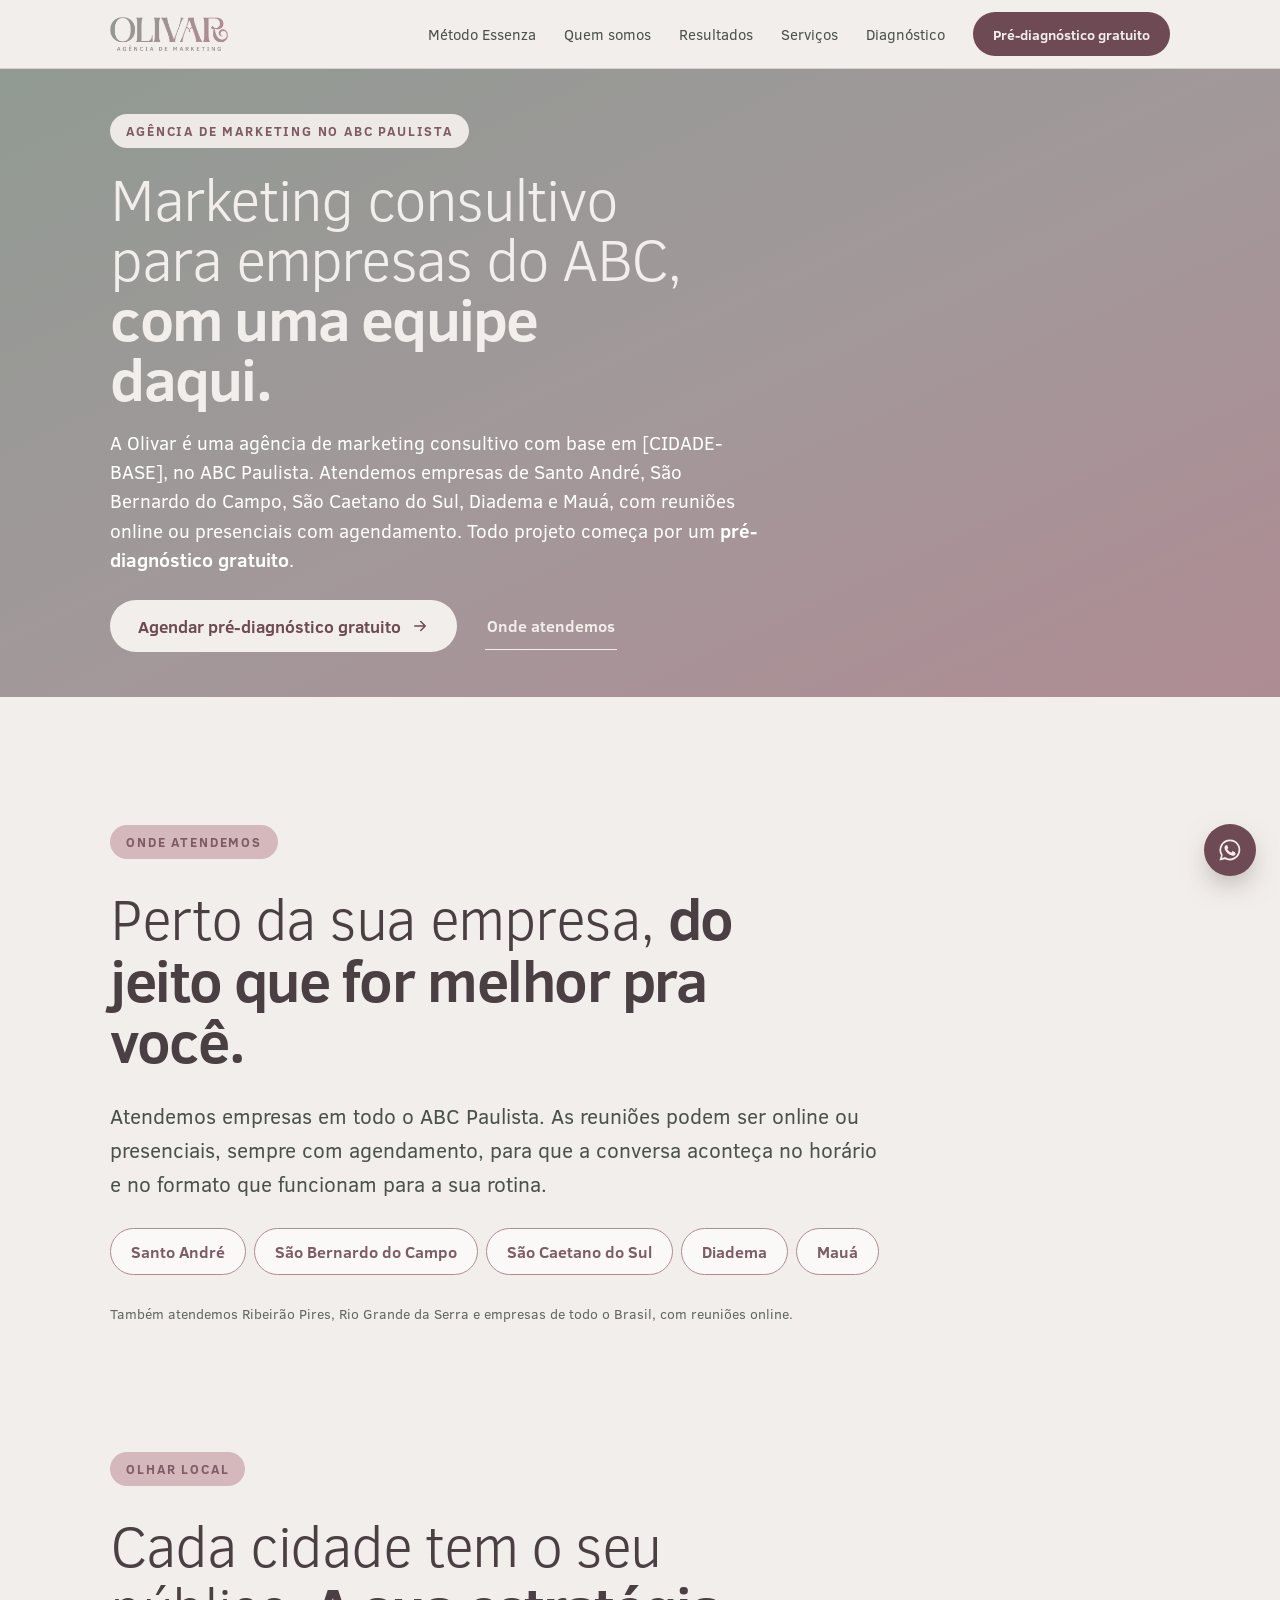
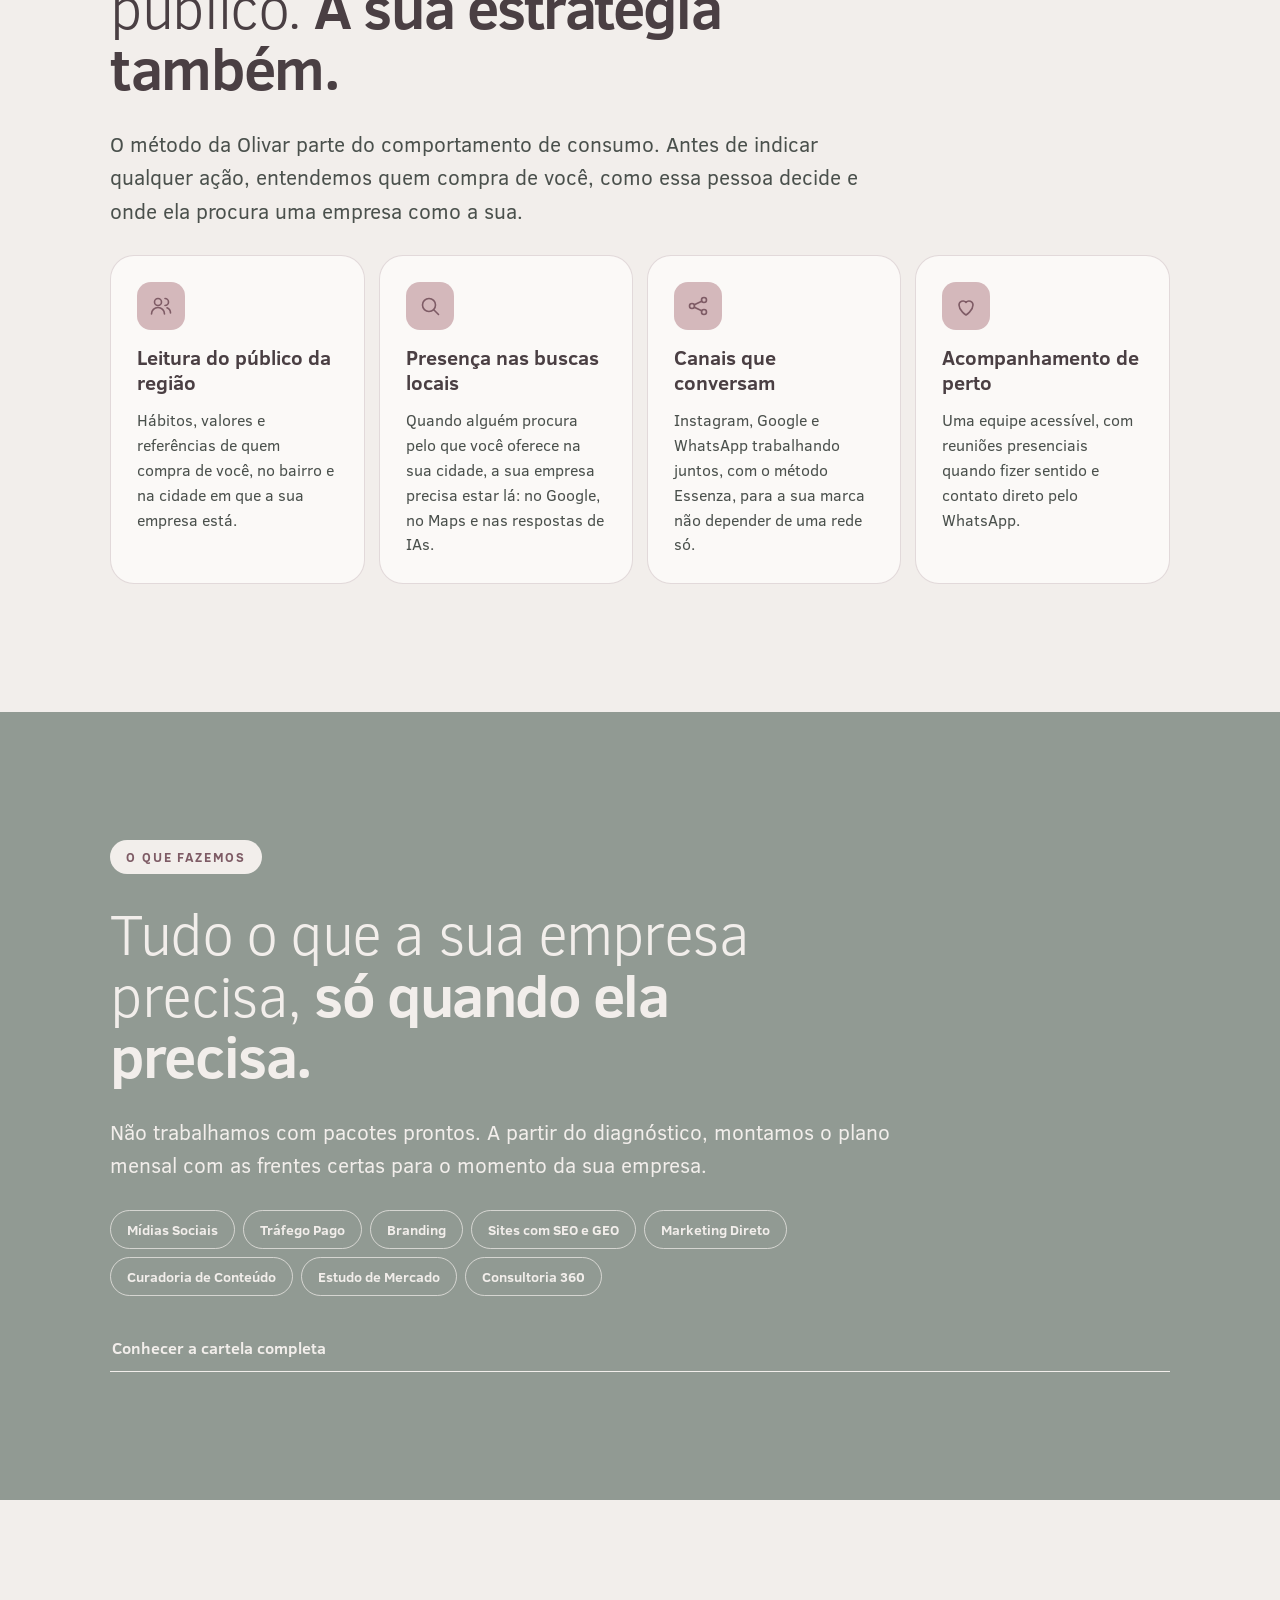
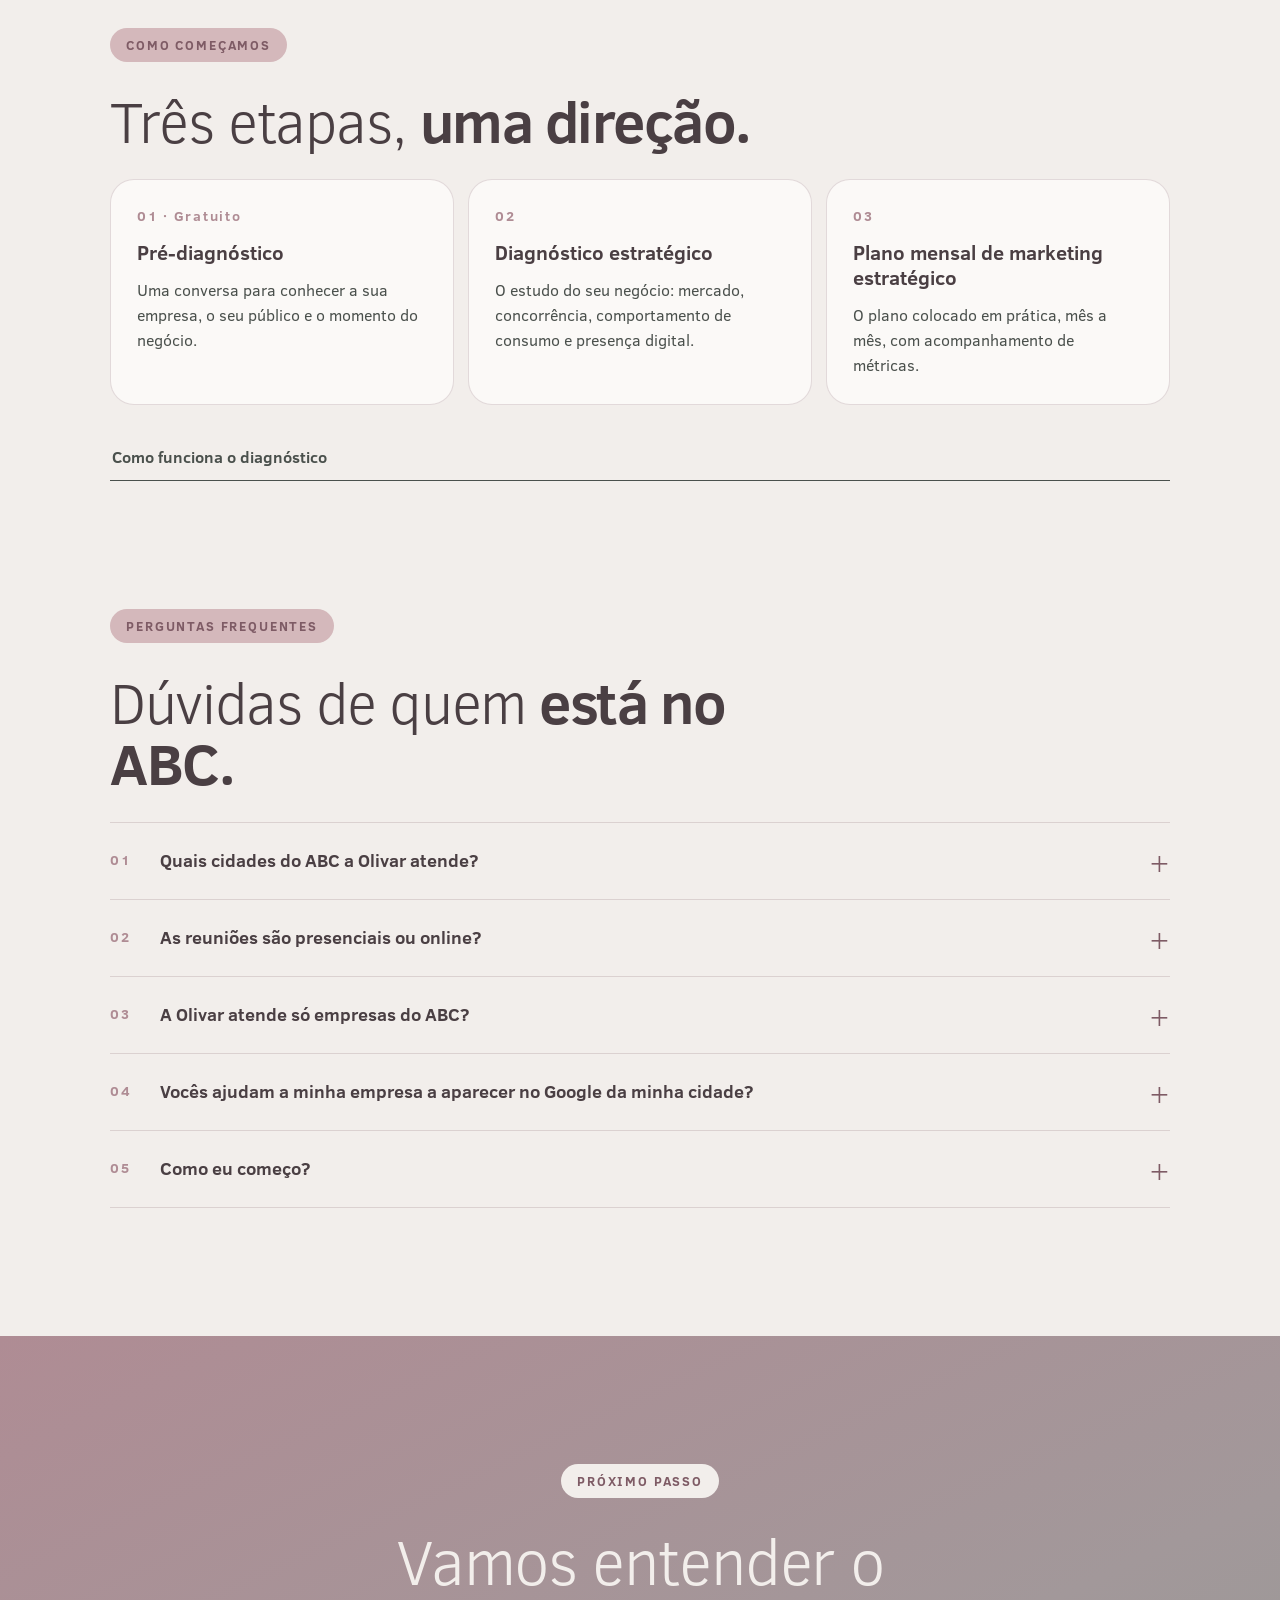
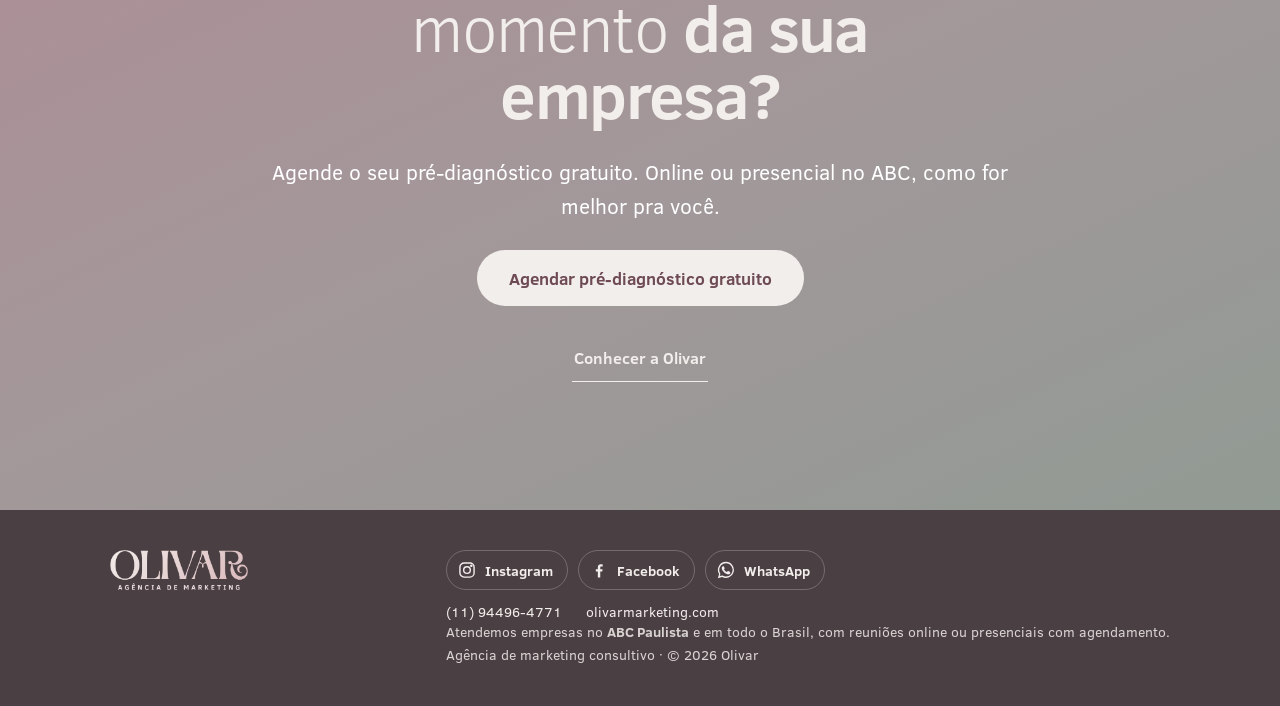
==== agencia-de-marketing-abc.html @ 4661db15 "Página Agência de marketing no ABC Paulista (aguardando cidade-base) Co-Authored-By: Claude Opus 5.5" ====
<!doctype html>
<html lang="pt-BR">
<head>
<meta charset="utf-8">
<meta name="viewport" content="width=device-width, initial-scale=1, viewport-fit=cover">
<title>Agência de marketing no ABC Paulista · Olivar</title>
<meta name="description" content="Agência de marketing consultivo no ABC: Santo André, São Bernardo, São Caetano, Diadema e Mauá. Reuniões online ou presenciais. Pré-diagnóstico gratuito.">
<link rel="canonical" href="https://olivarmarketing.com/agencia-de-marketing-abc.html">
<meta name="robots" content="index, follow, max-image-preview:large">
<link rel="icon" type="image/png" sizes="48x48" href="assets/img/favicon-48.png">
<link rel="apple-touch-icon" href="assets/img/apple-touch-icon.png">
<meta property="og:locale" content="pt_BR">
<meta property="og:site_name" content="Olivar">
<meta property="og:title" content="Agência de marketing no ABC Paulista · Olivar">
<meta property="og:description" content="Marketing consultivo para empresas do ABC, com reuniões online ou presenciais. Tudo começa com um pré-diagnóstico gratuito.">
<meta property="og:type" content="website">
<meta property="og:url" content="https://olivarmarketing.com/agencia-de-marketing-abc.html">
<meta property="og:image" content="https://olivarmarketing.com/assets/img/og-olivar.jpg">
<meta property="og:image:width" content="1200">
<meta property="og:image:height" content="630">
<meta property="og:image:alt" content="Olivar, agência de marketing consultivo: marketing sob medida para crescer com estratégia">
<meta name="twitter:card" content="summary_large_image">
<meta name="theme-color" content="#919A93">
<script type="application/ld+json">
{
 "@context": "https://schema.org",
 "@graph": [
  {
   "@type": "ProfessionalService",
   "@id": "https://olivarmarketing.com/#organizacao",
   "name": "Olivar",
   "alternateName": "Olivar Agência de Marketing",
   "description": "Agência de marketing consultivo. Todo projeto começa por um diagnóstico do negócio, do público e do comportamento de consumo, com o método multicanal Essenza.",
   "slogan": "Marketing sob medida para a sua empresa crescer com estratégia.",
   "url": "https://olivarmarketing.com/",
   "logo": "https://olivarmarketing.com/assets/img/logo-primario.png",
   "image": "https://olivarmarketing.com/assets/img/og-olivar.jpg",
   "telephone": "+55-11-94496-4771",
   "contactPoint": {
    "@type": "ContactPoint",
    "telephone": "+55-11-94496-4771",
    "contactType": "atendimento ao cliente",
    "availableLanguage": "pt-BR",
    "url": "https://wa.me/5511944964771"
   },
   "areaServed": [
    {
     "@type": "Country",
     "name": "Brasil"
    },
    {
     "@type": "AdministrativeArea",
     "name": "ABC Paulista"
    },
    {
     "@type": "City",
     "name": "Santo André",
     "containedInPlace": {
      "@type": "State",
      "name": "São Paulo"
     }
    },
    {
     "@type": "City",
     "name": "São Bernardo do Campo",
     "containedInPlace": {
      "@type": "State",
      "name": "São Paulo"
     }
    },
    {
     "@type": "City",
     "name": "São Caetano do Sul",
     "containedInPlace": {
      "@type": "State",
      "name": "São Paulo"
     }
    },
    {
     "@type": "City",
     "name": "Diadema",
     "containedInPlace": {
      "@type": "State",
      "name": "São Paulo"
     }
    },
    {
     "@type": "City",
     "name": "Mauá",
     "containedInPlace": {
      "@type": "State",
      "name": "São Paulo"
     }
    }
   ],
   "founder": [
    {
     "@type": "Person",
     "name": "Kamila Sarmento",
     "jobTitle": "CEO e estrategista de marketing"
    },
    {
     "@type": "Person",
     "name": "Gabriela Ferreira",
     "jobTitle": "Gestora de marketing e gerente de projetos"
    }
   ],
   "knowsAbout": [
    "marketing consultivo",
    "diagnóstico de marketing",
    "comportamento de consumo",
    "antropologia do consumo",
    "gestão de mídias sociais",
    "tráfego pago",
    "Google Ads",
    "Meta Ads",
    "branding",
    "identidade visual",
    "criação de sites",
    "SEO",
    "GEO",
    "estudo de mercado"
   ],
   "hasOfferCatalog": {
    "@type": "OfferCatalog",
    "name": "Cartela de serviços da Olivar",
    "itemListElement": [
     {
      "@type": "Offer",
      "itemOffered": {
       "@type": "Service",
       "name": "Gestão de Mídias Sociais",
       "description": "Com o Essenza, a sua marca presente em mais de um canal, escolhidos de acordo com o seu nicho, para não depender de uma rede só nem das oscilações de algoritmo."
      }
     },
     {
      "@type": "Offer",
      "itemOffered": {
       "@type": "Service",
       "name": "Tráfego Pago",
       "description": "A sua verba investida respeitando todas as etapas do funil, do primeiro contato à venda. Especialistas em Google e Meta Ads."
      }
     },
     {
      "@type": "Offer",
      "itemOffered": {
       "@type": "Service",
       "name": "Branding & Identidade Visual",
       "description": "Uma identidade pra você ser reconhecido antes de precisar explicar quem é, com branding estruturado e manual de marca detalhado."
      }
     },
     {
      "@type": "Offer",
      "itemOffered": {
       "@type": "Service",
       "name": "Sites",
       "description": "Pensados pra vender e construir autoridade. Com SEO e GEO, você aparece no Google e nas respostas de IAs como ChatGPT, Gemini e Perplexity."
      }
     },
     {
      "@type": "Offer",
      "itemOffered": {
       "@type": "Service",
       "name": "Design para Marketing Direto",
       "description": "Cardápio, flyer, folder, cartão de visita e materiais físicos com a cara da sua marca."
      }
     },
     {
      "@type": "Offer",
      "itemOffered": {
       "@type": "Service",
       "name": "Curadoria de Conteúdo",
       "description": "O planejamento estratégico do mês, com o passo a passo pra você e sua equipe produzirem com intencionalidade."
      }
     },
     {
      "@type": "Offer",
      "itemOffered": {
       "@type": "Service",
       "name": "Estudo de Mercado",
       "description": "Cada mercado é diferente. Estudamos mercado, público, concorrência e posicionamento para que nenhuma ação seja genérica."
      }
     },
     {
      "@type": "Offer",
      "itemOffered": {
       "@type": "Service",
       "name": "Consultoria 360",
       "description": "Para empresas que estão no escuro, com gargalos que travam o crescimento. Analisamos todas as necessidades da sua empresa e entregamos um norte claro em marketing e vendas, com prioridades bem definidas."
      }
     }
    ]
   },
   "sameAs": [
    "https://www.instagram.com/olivarmarketing/"
   ]
  },
  {
   "@type": "WebPage",
   "@id": "https://olivarmarketing.com/agencia-de-marketing-abc.html#pagina",
   "url": "https://olivarmarketing.com/agencia-de-marketing-abc.html",
   "name": "Agência de marketing no ABC Paulista",
   "inLanguage": "pt-BR",
   "isPartOf": {
    "@id": "https://olivarmarketing.com/#site"
   },
   "about": {
    "@id": "https://olivarmarketing.com/#organizacao"
   }
  },
  {
   "@type": "BreadcrumbList",
   "itemListElement": [
    {
     "@type": "ListItem",
     "position": 1,
     "name": "Início",
     "item": "https://olivarmarketing.com/"
    },
    {
     "@type": "ListItem",
     "position": 2,
     "name": "Agência de marketing no ABC Paulista",
     "item": "https://olivarmarketing.com/agencia-de-marketing-abc.html"
    }
   ]
  },
  {
   "@type": "Service",
   "@id": "https://olivarmarketing.com/agencia-de-marketing-abc.html#servico",
   "name": "Marketing consultivo no ABC Paulista",
   "serviceType": "Agência de marketing",
   "provider": {
    "@id": "https://olivarmarketing.com/#organizacao"
   },
   "description": "Marketing consultivo para empresas do ABC Paulista: diagnóstico, mídias sociais, tráfego pago, branding, sites com SEO e GEO, estudo de mercado e consultoria, com reuniões online ou presenciais com agendamento.",
   "areaServed": [
    {
     "@type": "AdministrativeArea",
     "name": "ABC Paulista"
    },
    {
     "@type": "City",
     "name": "Santo André",
     "containedInPlace": {
      "@type": "State",
      "name": "São Paulo"
     }
    },
    {
     "@type": "City",
     "name": "São Bernardo do Campo",
     "containedInPlace": {
      "@type": "State",
      "name": "São Paulo"
     }
    },
    {
     "@type": "City",
     "name": "São Caetano do Sul",
     "containedInPlace": {
      "@type": "State",
      "name": "São Paulo"
     }
    },
    {
     "@type": "City",
     "name": "Diadema",
     "containedInPlace": {
      "@type": "State",
      "name": "São Paulo"
     }
    },
    {
     "@type": "City",
     "name": "Mauá",
     "containedInPlace": {
      "@type": "State",
      "name": "São Paulo"
     }
    },
    {
     "@type": "City",
     "name": "Ribeirão Pires",
     "containedInPlace": {
      "@type": "State",
      "name": "São Paulo"
     }
    },
    {
     "@type": "City",
     "name": "Rio Grande da Serra",
     "containedInPlace": {
      "@type": "State",
      "name": "São Paulo"
     }
    }
   ]
  },
  {
   "@type": "FAQPage",
   "@id": "https://olivarmarketing.com/agencia-de-marketing-abc.html#duvidas",
   "mainEntity": [
    {
     "@type": "Question",
     "name": "Quais cidades do ABC a Olivar atende?",
     "acceptedAnswer": {
      "@type": "Answer",
      "text": "Atendemos empresas de todo o ABC Paulista: Santo André, São Bernardo do Campo, São Caetano do Sul, Diadema, Mauá, Ribeirão Pires e Rio Grande da Serra."
     }
    },
    {
     "@type": "Question",
     "name": "As reuniões são presenciais ou online?",
     "acceptedAnswer": {
      "@type": "Answer",
      "text": "Como for melhor para você. As reuniões podem ser online ou presenciais, sempre com agendamento."
     }
    },
    {
     "@type": "Question",
     "name": "A Olivar atende só empresas do ABC?",
     "acceptedAnswer": {
      "@type": "Answer",
      "text": "Não. A nossa base fica no ABC, mas atendemos empresas de todo o Brasil, com reuniões online."
     }
    },
    {
     "@type": "Question",
     "name": "Vocês ajudam a minha empresa a aparecer no Google da minha cidade?",
     "acceptedAnswer": {
      "@type": "Answer",
      "text": "A sua presença no Google, no Maps e nas respostas de IAs é um dos pontos que analisamos no diagnóstico. Se fizer sentido para o momento da sua empresa, ela entra no plano mensal de marketing estratégico."
     }
    },
    {
     "@type": "Question",
     "name": "Como eu começo?",
     "acceptedAnswer": {
      "@type": "Answer",
      "text": "Pelo pré-diagnóstico gratuito: uma call com a nossa equipe para conhecer a sua empresa. A partir dela, explicamos como o diagnóstico será conduzido para o seu caso."
     }
    }
   ]
  }
 ]
}
</script>
<!--
  COMO EDITAR
  1. Link do pré-diagnóstico (agenda da call): substitua LINK_PRE_DIAGNOSTICO pelo link, em index.html, diagnostico.html e agencia-de-marketing-abc.html.
-->
<style>
@font-face{font-family:"Clear Sans";src:url(assets/fonts/cs-Light.woff) format("woff");font-weight:300;font-display:swap}
@font-face{font-family:"Clear Sans";src:url(assets/fonts/cs-Regular.woff) format("woff");font-weight:400;font-display:swap}
@font-face{font-family:"Clear Sans";src:url(assets/fonts/cs-Bold.woff) format("woff");font-weight:700;font-display:swap}
:root{
  --sage:#919A93;--malva:#AF8C94;--blush:#D4B8BB;--taupe:#A0968D;--off:#F2EEEB;
  --ink:#4A504C;--inkb:#4A3F43;--deep:#7E5B65;--wine:#6E4A55;--line:rgba(126,91,101,.2);
  --card:#FBF9F7;
  --pad:clamp(20px,5.5vw,96px);--sec:clamp(72px,10vw,128px);
}
*{box-sizing:border-box}
html{scroll-behavior:smooth;scroll-padding-top:84px;-webkit-text-size-adjust:100%}
body{margin:0;font-family:"Clear Sans","Segoe UI",Helvetica,Arial,sans-serif;background:var(--off);color:var(--ink);-webkit-font-smoothing:antialiased;overflow-x:hidden}
img{max-width:100%;display:block}
h1,h2,h3,p,ol,ul{margin:0}
ol,ul{padding:0;list-style:none}
a{color:inherit}
:focus-visible{outline:3px solid var(--deep);outline-offset:3px;border-radius:8px}
.wrap{max-width:1200px;margin:0 auto;padding:0 var(--pad)}
section{padding:var(--sec) 0;position:relative}
.stack{display:flex;flex-direction:column;gap:clamp(18px,2.4vw,28px)}
.eyebrow{align-self:flex-start;display:inline-flex;align-items:center;gap:8px;padding:8px 16px;border-radius:999px;font-size:13px;font-weight:700;letter-spacing:.14em;text-transform:uppercase;background:var(--blush);color:var(--deep)}
.h2{font-size:clamp(32px,5vw,58px);line-height:1.06;letter-spacing:-.025em;font-weight:300;color:var(--inkb);max-width:20ch}
.h2 b{font-weight:700}
.lead{font-size:clamp(17px,1.9vw,21px);line-height:1.6;max-width:60ch}
.btn{display:inline-flex;align-items:center;justify-content:center;gap:10px;min-height:56px;padding:16px 32px;border-radius:999px;background:var(--wine);color:var(--off);font-weight:700;font-size:17px;text-decoration:none;transition:background .2s,transform .2s;border:0}
.btn:hover{background:#5c3c46;transform:translateY(-1px)}
.btn svg{width:18px;height:18px}
.btn.light{background:var(--off);color:var(--wine)}
.btn.light:hover{background:#fff}
.ghost{display:inline-flex;align-items:center;gap:8px;min-height:48px;font-weight:700;font-size:16px;text-decoration:none;border-bottom:1.5px solid currentColor;padding:0 2px}
.note{font-size:14px;line-height:1.5;opacity:.85}
.ic{width:48px;height:48px;border-radius:14px;background:var(--blush);color:var(--deep);display:flex;align-items:center;justify-content:center;flex-shrink:0}
.ic svg{width:24px;height:24px;fill:none;stroke:currentColor;stroke-width:1.6;stroke-linecap:round;stroke-linejoin:round}
.num{font-size:14px;font-weight:700;letter-spacing:.12em;color:var(--malva)}

/* barra superior */
.top{position:sticky;top:0;z-index:20;background:rgba(242,238,235,.9);backdrop-filter:blur(12px);-webkit-backdrop-filter:blur(12px);border-bottom:1px solid var(--line);padding-top:env(safe-area-inset-top,0px)}
.top .wrap{display:flex;align-items:center;justify-content:space-between;gap:16px;height:68px}
.top img{height:34px;width:auto}
.top nav{display:flex;align-items:center;gap:28px}
.top nav a.l{text-decoration:none;font-size:15px;color:var(--ink);white-space:nowrap}
.top .btn{white-space:nowrap}
@media (max-width:1079px){.top nav a.l{display:none}}
.top nav a.l:hover{color:var(--deep)}
.top .btn{min-height:44px;padding:10px 20px;font-size:14px}

/* hero */
.hero{background:linear-gradient(155deg,var(--sage) 0%,#A2989A 52%,var(--malva) 100%);color:var(--off);padding:clamp(56px,8vw,104px) 0 clamp(72px,9vw,112px);overflow:hidden}
.hero .grid{display:grid;gap:clamp(48px,6vw,72px);align-items:center}
.hero .eyebrow{background:rgba(242,238,235,.95);color:var(--deep)}
.hero h1{font-size:clamp(40px,6.6vw,78px);line-height:1.02;letter-spacing:-.03em;font-weight:300;max-width:14ch}
.hero h1 b{font-weight:700}
.hero .lead{font-weight:400;color:#fff}
.hero .ctas{display:flex;flex-wrap:wrap;gap:16px 28px;align-items:center;margin-top:6px}
.hero .feats{display:flex;flex-wrap:wrap;gap:8px 20px;font-size:14px;font-weight:700;letter-spacing:.02em}
.hero .feats span{display:inline-flex;align-items:center;gap:8px}
.hero .feats span::before{content:"";width:6px;height:6px;border-radius:50%;background:var(--off)}

/* mockup do diagnóstico */
.mock{position:relative;max-width:520px;width:100%;justify-self:center}
.mwin{background:var(--card);color:var(--ink);border-radius:26px;box-shadow:0 30px 80px -30px rgba(74,63,67,.55);overflow:hidden}
.mbar{display:flex;align-items:center;justify-content:space-between;padding:16px 20px;border-bottom:1px solid var(--line)}
.mbar .dots{display:flex;gap:6px}
.mbar .dots i{width:10px;height:10px;border-radius:50%;background:var(--blush)}
.mbar .dots i:nth-child(2){background:var(--taupe);opacity:.5}
.mbar .dots i:nth-child(3){background:var(--sage)}
.mbar small{font-size:12px;letter-spacing:.12em;text-transform:uppercase;color:#8C8480;font-weight:700}
.mtabs{display:flex;gap:6px;padding:14px 20px 0}
.mtabs span{font-size:13px;padding:6px 12px;border-radius:999px;color:#8C8480;font-weight:700}
.mtabs span.on{background:var(--inkb);color:var(--off)}
.mbody{padding:18px 20px 22px;display:flex;flex-direction:column;gap:12px}
.mhead{font-size:20px;font-weight:700;color:var(--inkb)}
.mhead small{display:block;font-size:14px;font-weight:400;color:#7A716D;margin-top:4px}
.mrow{display:flex;gap:14px;align-items:flex-start;padding:14px;border-radius:16px;background:#fff;border:1px solid var(--line)}
.mrow .ic{width:40px;height:40px;border-radius:12px}
.mrow .ic svg{width:20px;height:20px}
.mrow b{display:block;font-size:15px;color:var(--inkb)}
.mrow p{font-size:14px;line-height:1.45;color:#6F6864;margin-top:2px}
.pill{display:inline-block;margin-top:8px;font-size:11px;font-weight:700;letter-spacing:.08em;text-transform:uppercase;padding:4px 10px;border-radius:999px}
.p1{background:#E7D6D8;color:var(--deep)}
.p2{background:#DDE2DE;color:#55605A}
.p3{background:#E6E0DA;color:#6F6458}
.mplan{border-radius:16px;background:var(--inkb);color:var(--off);padding:16px 18px}
.mplan small{font-size:12px;letter-spacing:.12em;text-transform:uppercase;opacity:.75;font-weight:700}
.mplan ol{margin-top:10px;display:flex;flex-direction:column;gap:8px}
.mplan li{display:flex;justify-content:space-between;gap:12px;font-size:14px}
.mplan li span:last-child{opacity:.7}
.badge{position:absolute;display:flex;align-items:center;gap:10px;background:#fff;color:var(--inkb);border-radius:16px;padding:12px 16px;font-size:14px;font-weight:700;box-shadow:0 18px 40px -18px rgba(74,63,67,.5)}
.badge i{width:10px;height:10px;border-radius:50%;background:var(--sage);flex-shrink:0}
.b1{top:64px;right:-22px}
.b2{bottom:28px;left:-18px}
.b2 i{background:var(--malva)}
.mcap{font-size:12px;text-align:center;margin-top:14px;opacity:.8}

/* faixa de prova */
.proof{padding:28px 0;border-bottom:1px solid var(--line)}
.proof .wrap{display:flex;flex-wrap:wrap;align-items:center;gap:16px 24px}
.avs{display:flex}
.avs > *{width:48px;height:48px;border-radius:50%;border:3px solid var(--off);object-fit:cover}
.avs > * + *{margin-left:-14px}
.avs .mono{background:var(--blush);color:var(--deep);display:flex;align-items:center;justify-content:center;font-weight:700;font-size:18px}
.proof p{font-size:16px;line-height:1.5;flex:1;min-width:220px}
.proof p b{color:var(--inkb)}
.proof a{font-size:15px;font-weight:700;color:var(--deep)}

/* 4 pilares */
.pillars{padding:clamp(48px,6vw,72px) 0}
.pillars ul{display:grid;gap:14px}
.pillars li{display:flex;gap:16px;align-items:flex-start;padding:22px;border-radius:22px;background:var(--card);border:1px solid var(--line)}
.pillars b{display:block;font-size:17px;color:var(--inkb);margin-bottom:4px}
.pillars p{font-size:15px;line-height:1.5}

/* entregas */
.cards{display:grid;gap:14px}
.card{background:var(--card);border:1px solid var(--line);border-radius:24px;padding:26px;display:flex;flex-direction:column;gap:14px}
.card h3{font-size:20px;line-height:1.25;color:var(--inkb)}
.card p{font-size:16px;line-height:1.55}
.midcta{display:flex;flex-wrap:wrap;gap:12px 24px;align-items:center;margin-top:8px}

/* identificação */
.ident{background:var(--blush);color:var(--inkb)}
.ident .eyebrow{background:var(--deep);color:var(--off)}
.ident ol{display:flex;flex-direction:column;border-top:1px solid rgba(126,91,101,.3)}
.ident li{display:grid;grid-template-columns:56px 1fr;gap:12px;padding:26px 0;border-bottom:1px solid rgba(126,91,101,.3)}
.ident .num{color:var(--deep);font-size:16px;padding-top:4px}
.ident h3{font-size:clamp(20px,2.4vw,26px);line-height:1.25;margin-bottom:8px}
.ident p{font-size:17px;line-height:1.6;max-width:62ch}
.ident .close{font-size:clamp(22px,3vw,32px);line-height:1.3;font-weight:300}
.ident .close b{font-weight:700;color:var(--deep)}

/* método */
.method{background:var(--inkb);color:var(--off)}
.method .eyebrow{background:var(--malva);color:var(--off)}
.method .h2{color:var(--off)}
.method .lead{color:#E9E1DF}
.steps{display:grid;gap:14px;counter-reset:s}
.step{border-radius:24px;padding:28px;background:rgba(242,238,235,.06);border:1px solid rgba(242,238,235,.14);display:flex;flex-direction:column;gap:12px}
.step .top2{display:flex;justify-content:space-between;align-items:center}
.step .num{color:var(--blush);font-size:15px}
.step .tg{font-size:12px;letter-spacing:.12em;text-transform:uppercase;color:#C9BFBC;font-weight:700}
.step h3{font-size:22px;line-height:1.2}
.step p{font-size:16px;line-height:1.6;color:#E2D9D7}
.step .ic{background:rgba(212,184,187,.18);color:var(--blush)}
.mnote{font-size:17px;line-height:1.6;max-width:62ch;color:#E9E1DF}
.mnote b{color:var(--blush)}

/* quem somos */
.team .duo{display:grid;gap:18px}
.person{background:var(--card);border:1px solid var(--line);border-radius:28px;overflow:hidden;display:flex;flex-direction:column}
.person .ph,.person img{width:100%;height:auto;aspect-ratio:4/5;object-fit:cover}
.person .ph{background:linear-gradient(160deg,var(--blush),var(--malva));display:flex;align-items:center;justify-content:center;color:var(--off);font-size:96px;font-weight:300;letter-spacing:-.04em}
.person .info{padding:24px 26px 28px;display:flex;flex-direction:column;gap:10px}
.role{align-self:flex-start;font-size:12px;font-weight:700;letter-spacing:.14em;text-transform:uppercase;padding:6px 12px;border-radius:999px;background:var(--sage);color:var(--off)}
.role.m{background:var(--malva)}
.person h3{font-size:26px;line-height:1.15;color:var(--inkb)}
.person .t{font-size:15px;font-weight:700;color:var(--deep)}
.person p{font-size:16px;line-height:1.6}
.quote{font-size:clamp(24px,3.4vw,38px);line-height:1.25;font-weight:300;color:var(--inkb);max-width:24ch;padding-left:22px;border-left:4px solid var(--malva)}
.quote b{font-weight:700}
.stats{display:grid;grid-template-columns:repeat(3,1fr);gap:10px}
.stat{border-radius:20px;background:var(--card);border:1px solid var(--line);padding:18px 14px}
.stat b{display:block;font-size:clamp(26px,4vw,44px);line-height:1;font-weight:300;letter-spacing:-.03em;color:var(--inkb)}
.stat span{display:block;font-size:13px;line-height:1.4;margin-top:8px}

/* comparação */
.cmpsec{background:var(--sage);color:var(--off)}
.cmpsec .eyebrow{background:var(--off);color:var(--deep)}
.cmpsec .h2{color:var(--off)}
.cmp{background:var(--off);color:var(--ink);border-radius:28px;padding:22px 22px 6px}
.cmp .r{display:grid;grid-template-columns:1fr 1fr;gap:16px;padding:16px 0;border-top:1px solid var(--line)}
.cmp .r:first-child{border-top:0;padding-top:4px}
.cmp small{display:block;font-size:11px;letter-spacing:.14em;text-transform:uppercase;color:#8C8480;margin-bottom:4px;font-weight:700}
.cmp .a{color:#7A716D;font-size:16px;line-height:1.4}
.cmp .s{font-weight:700;font-size:16px;line-height:1.4;color:var(--inkb)}
.cmp .s small{color:var(--deep)}
.cmp .hd .a,.cmp .hd .s{font-size:20px}
.cmp .hd .s{color:var(--deep)}

/* cartela */
.svc .card .hdr{display:flex;align-items:center;justify-content:space-between}
.svc .card.last{background:var(--inkb);color:var(--off);border-color:transparent}
.svc .card.last h3{color:var(--off)}
.svc .card.last .ic{background:rgba(212,184,187,.2);color:var(--blush)}
.svc .card.last .num{color:var(--blush)}
.svc .card.last p{color:#E2D9D7}

/* diagnóstico */
.diag{background:linear-gradient(160deg,#EADFDF 0%,var(--off) 100%)}
.dsteps{display:grid;gap:14px}
.dstep{background:#fff;border-radius:24px;padding:26px;border:1px solid var(--line);display:flex;flex-direction:column;gap:10px}
.dstep .dot{width:44px;height:44px;border-radius:50%;background:var(--blush);color:var(--deep);font-weight:700;display:flex;align-items:center;justify-content:center;font-size:15px}
.dstep h3{font-size:20px;color:var(--inkb)}
.dstep p{font-size:16px;line-height:1.55}
.commit{display:flex;gap:16px;align-items:flex-start;padding:22px 24px;border-radius:22px;background:var(--inkb);color:var(--off)}
.commit .ic{background:rgba(212,184,187,.2);color:var(--blush)}
.commit p{font-size:16px;line-height:1.6}
.commit b{color:var(--blush)}


/* track record */
.track{background:linear-gradient(160deg,var(--inkb) 0%,#5E4650 100%);color:var(--off)}
.track .eyebrow{background:var(--malva);color:var(--off)}
.track .h2{color:var(--off)}
.nums{display:grid;grid-template-columns:repeat(3,1fr);gap:12px;border-top:1px solid rgba(242,238,235,.18);border-bottom:1px solid rgba(242,238,235,.18);padding:28px 0}
.nums b{display:block;font-size:clamp(40px,7vw,80px);line-height:1;font-weight:300;letter-spacing:-.04em}
.nums b span{color:var(--blush)}
.nums small{display:block;font-size:clamp(13px,1.6vw,16px);line-height:1.4;margin-top:10px;color:#E2D9D7}
.cases{display:grid;gap:14px}
.case{border-radius:24px;padding:26px;background:rgba(242,238,235,.06);border:1px solid rgba(242,238,235,.14);display:flex;flex-direction:column;gap:12px}
.case .ic{background:rgba(212,184,187,.18);color:var(--blush)}
.case h3{font-size:20px;line-height:1.25}
.case p{font-size:15px;line-height:1.6;color:#E2D9D7}
/* reviews */
.reviews .quotes{display:grid;gap:14px}
.qt{background:#fff;border:1px solid var(--line);border-radius:24px;padding:26px;display:flex;flex-direction:column;gap:18px;justify-content:space-between}
.qt p{font-size:17px;line-height:1.6;color:var(--inkb)}
.qt p::before{content:"\201C";display:block;font-size:56px;line-height:.6;color:var(--blush);margin-bottom:10px;font-weight:700}
.qt .who{display:flex;align-items:center;gap:12px}
.qt .av{width:40px;height:40px;border-radius:50%;background:var(--blush);color:var(--deep);display:flex;align-items:center;justify-content:center;font-weight:700;font-size:15px;flex-shrink:0}
.qt .av.logo{width:52px;height:52px;padding:0}
.qt .av.logo img{display:block;width:80%;height:50%;object-fit:contain;object-position:center}
.qt .who b{display:block;font-size:15px;color:var(--inkb)}
.qt .who span{display:block;font-size:13px;color:#7A716D}
.reviews .src{font-size:14px;line-height:1.5;color:#7A716D}
/* oferta */
.offer{display:grid;border-radius:28px;overflow:hidden;border:1px solid var(--line);background:#fff}
.offer .inc{padding:28px}
.offer .inc h3{font-size:22px;color:var(--inkb);margin-bottom:14px}
.offer .inc li{display:flex;gap:12px;align-items:flex-start;font-size:16px;line-height:1.5;padding:10px 0;border-top:1px solid var(--line)}
.offer .inc li:first-child{border-top:0}
.offer .inc li svg{width:20px;height:20px;flex-shrink:0;margin-top:2px;fill:none;stroke:var(--deep);stroke-width:2;stroke-linecap:round;stroke-linejoin:round}
.offer .price{background:var(--inkb);color:var(--off);padding:28px;display:flex;flex-direction:column;gap:12px;justify-content:center}
.offer .price .tagl{align-self:flex-start;font-size:12px;font-weight:700;letter-spacing:.14em;text-transform:uppercase;padding:6px 12px;border-radius:999px;background:var(--malva)}
.offer .price s{font-size:20px;opacity:.6}
.offer .price .val{font-size:clamp(48px,7vw,72px);line-height:1;font-weight:300;letter-spacing:-.03em}
.offer .price .val small{font-size:.4em;letter-spacing:0;margin-right:6px}
.offer .price p{font-size:15px;line-height:1.55;color:#E2D9D7}
.offer .price p b{color:var(--blush)}
.offer .price .btn{margin-top:6px}
.offer .price .note{opacity:.75}

/* diagnóstico: resumo na home */
.dstep .hd{display:flex;align-items:center;gap:10px}
.dsteps .free{align-self:flex-start;font-size:11px;font-weight:700;letter-spacing:.14em;text-transform:uppercase;padding:5px 10px;border-radius:999px;background:var(--sage);color:var(--off)}
.notquote{display:flex;flex-direction:column;gap:22px;padding:30px;border-radius:26px;background:var(--inkb);color:var(--off)}
.notquote h3{font-size:clamp(22px,2.6vw,30px);line-height:1.2;margin-bottom:10px}
.notquote p{font-size:17px;line-height:1.6;color:#E2D9D7;max-width:60ch}
.notquote p b{color:var(--blush)}
.notquote .acts,.final .acts{display:flex;flex-wrap:wrap;gap:14px 26px;align-items:center}
.notquote .ghost,.final .ghost,.hero .ghost{color:var(--off)}
.midcta .ghost{color:var(--deep)}
/* página do diagnóstico */
.hero.sub{min-height:auto}
.hero.sub h1{max-width:16ch}
.proc{display:grid;gap:16px;counter-reset:p}
.pcard{background:#fff;border:1px solid var(--line);border-radius:28px;padding:30px;display:flex;flex-direction:column;gap:14px}
.pcard .hd{display:flex;align-items:center;gap:14px;flex-wrap:wrap}
.pcard .dot{width:52px;height:52px;border-radius:50%;background:var(--blush);color:var(--deep);font-weight:700;display:flex;align-items:center;justify-content:center;font-size:16px;flex-shrink:0}
.pcard .free{font-size:11px;font-weight:700;letter-spacing:.14em;text-transform:uppercase;padding:5px 10px;border-radius:999px;background:var(--sage);color:var(--off)}
.pcard h3{font-size:clamp(22px,2.4vw,28px);line-height:1.2;color:var(--inkb)}
.pcard>p{font-size:17px;line-height:1.6}
.ticks li{display:flex;gap:12px;align-items:flex-start;font-size:16px;line-height:1.5;padding:9px 0;border-top:1px solid var(--line)}
.ticks li:first-child{border-top:0}
.ticks svg{width:20px;height:20px;flex-shrink:0;margin-top:2px;fill:none;stroke:var(--deep);stroke-width:2;stroke-linecap:round;stroke-linejoin:round}
.pcard .res{margin-top:auto;padding:16px 18px;border-radius:16px;background:var(--off);font-size:15px;line-height:1.55}
.pcard .res b{color:var(--deep)}
.pcard.dark{background:var(--inkb);color:var(--off);border-color:transparent}
.pcard.dark h3{color:var(--off)}
.pcard.dark .dot{background:rgba(212,184,187,.2);color:var(--blush)}
.pcard.dark .ticks li{border-color:rgba(242,238,235,.15)}
.pcard.dark .ticks svg{stroke:var(--blush)}
.pcard.dark .res{background:rgba(242,238,235,.08)}
.pcard.dark .res b{color:var(--blush)}
.pull{font-size:clamp(24px,3.4vw,40px);line-height:1.25;font-weight:300;color:var(--inkb);max-width:26ch;padding-left:22px;border-left:4px solid var(--malva)}
.pull b{font-weight:700}
.ess{display:flex;flex-direction:column;align-items:flex-start;gap:8px;margin-bottom:6px}
.ess img{width:clamp(150px,18vw,220px);height:auto}
.ess span{font-size:11px;font-weight:700;letter-spacing:.18em;text-transform:uppercase;color:var(--blush);padding-left:4px}
.revintro{display:grid;gap:28px;align-items:center;margin-bottom:12px}
.revphoto{margin:0;display:flex;flex-direction:column;max-width:280px}
.revphoto img{width:100%;height:auto;aspect-ratio:760/735;object-fit:cover;border-radius:24px}
.revphoto{position:relative;margin-bottom:64px !important}
.revphoto figcaption{position:absolute;left:-22px;top:calc(100% - 26px);width:max-content;max-width:calc(100% + 34px);display:flex;align-items:flex-start;gap:10px;background:#fff;color:var(--inkb);border-radius:16px;padding:12px 16px;font-size:13px;font-weight:700;line-height:1.4;box-shadow:0 18px 40px -18px rgba(74,63,67,.5)}
.revphoto figcaption small{display:block;font-weight:400;color:#7A716D;margin-top:2px}
.revphoto figcaption i{width:10px;height:10px;border-radius:50%;background:var(--malva);flex-shrink:0;margin-top:4px}
@media (max-width:899px){.revphoto figcaption{left:-10px}}
@media (min-width:900px){.revintro{grid-template-columns:1.1fr .9fr;gap:64px}.revphoto{max-width:320px;justify-self:end}}
footer .social{display:flex;flex-wrap:wrap;gap:10px;margin-bottom:12px}
footer .social a{display:inline-flex;align-items:center;gap:8px;min-height:40px;padding:8px 14px 8px 10px;border-radius:999px;border:1px solid rgba(242,238,235,.25);font-size:14px;transition:background .2s}
footer .social a:hover{background:rgba(242,238,235,.1)}
footer .social svg{width:20px;height:20px}
.wafab{position:fixed;right:18px;bottom:calc(18px + env(safe-area-inset-bottom,0px));z-index:40;width:52px;height:52px;border-radius:50%;background:var(--wine);color:var(--off);display:flex;align-items:center;justify-content:center;box-shadow:0 12px 30px -10px rgba(74,63,67,.6);transition:transform .2s,bottom .3s}
.wafab:hover{transform:scale(1.06)}
.wafab svg{width:26px;height:26px}
body.sticky-on .wafab{bottom:calc(92px + env(safe-area-inset-bottom,0px))}
@media (min-width:760px){.wafab{right:24px;bottom:24px}body.sticky-on .wafab{bottom:24px}}
/* faq */
.faq details{border-top:1px solid var(--line);padding:6px 0}
.faq details:last-child{border-bottom:1px solid var(--line)}
.faq summary{list-style:none;cursor:pointer;display:grid;grid-template-columns:40px 1fr 28px;gap:10px;align-items:center;min-height:64px;font-size:18px;font-weight:700;line-height:1.35;color:var(--inkb)}
.faq summary::-webkit-details-marker{display:none}
.faq summary .num{font-size:14px}
.faq summary::after{content:"+";font-weight:300;font-size:30px;color:var(--deep);text-align:right;transition:transform .2s}
.faq details[open] summary::after{transform:rotate(45deg)}
.faq details p{font-size:16px;line-height:1.65;padding:0 0 18px 50px;max-width:66ch}

/* final */
.final{background:linear-gradient(155deg,var(--malva) 0%,#A2989A 55%,var(--sage) 100%);color:var(--off);text-align:center;overflow:hidden}
.final .stack{align-items:center}
.final .eyebrow{align-self:center;background:var(--off);color:var(--deep)}
.final h2{font-size:clamp(34px,5.6vw,64px);line-height:1.05;letter-spacing:-.025em;font-weight:300;max-width:18ch}
.final h2 b{font-weight:700}
.final .lead{color:#fff}
.chips{display:flex;flex-wrap:wrap;justify-content:center;gap:8px;max-width:820px}
.chips span{padding:9px 16px;border-radius:999px;border:1.5px solid rgba(242,238,235,.7);font-size:14px;font-weight:700}
footer{background:var(--inkb);color:var(--off);padding:40px 0 calc(40px + 88px)}
footer .wrap{display:flex;flex-direction:column;gap:18px}
footer img{height:40px;width:auto;align-self:flex-start}
footer p{font-size:14px;line-height:1.6;opacity:.85}
footer a{text-decoration:none;font-weight:700}
footer .links{display:flex;flex-wrap:wrap;gap:8px 24px;font-size:14px}

/* cta fixo no celular */
.sticky{position:fixed;left:0;right:0;bottom:0;z-index:30;padding:12px 16px calc(12px + env(safe-area-inset-bottom,0px));background:rgba(242,238,235,.94);backdrop-filter:blur(12px);-webkit-backdrop-filter:blur(12px);border-top:1px solid var(--line);transform:translateY(110%);transition:transform .3s}
.sticky.show{transform:none}
.sticky .btn{width:100%}

@media (max-width:759px){
  .top nav a.l{display:none}
  .top img{height:28px}
  .top .btn{padding:10px 16px;font-size:13px;min-height:40px}
  .hero .btn,.final .btn,.midcta .btn,.offer .btn,.notquote .btn{width:100%}
  .b1{right:-6px;top:58px}
  .b2{left:-6px;bottom:22px}
  .mtabs span{font-size:12px;padding:6px 10px}
}
@media (min-width:760px){
  .pillars ul{grid-template-columns:repeat(2,1fr)}
  .cards{grid-template-columns:repeat(2,1fr)}
  .steps{grid-template-columns:repeat(2,1fr)}
  .team .duo{grid-template-columns:1fr 1fr}
  .dsteps{grid-template-columns:repeat(2,1fr)}
  .cases{grid-template-columns:repeat(2,1fr)}
  .reviews .quotes{grid-template-columns:repeat(2,1fr)}
  .sticky{display:none}
  footer{padding-bottom:40px}
  footer .wrap{flex-direction:row;align-items:center;justify-content:space-between}
  .cmp{padding:32px 36px 10px}
  .cmp .a,.cmp .s{font-size:18px}
}
@media (min-width:1080px){
  .hero .grid{grid-template-columns:1.08fr .92fr}
  .pillars ul{grid-template-columns:repeat(4,1fr)}
  .pillars li{flex-direction:column}
  .cards{grid-template-columns:repeat(3,1fr)}
  .steps{grid-template-columns:repeat(4,1fr)}
  .team .split{display:grid;grid-template-columns:.9fr 1.1fr;gap:64px;align-items:start}
  .team .side{position:sticky;top:100px}
  .cmpsec .split{display:grid;grid-template-columns:.85fr 1.15fr;gap:64px;align-items:center}
  .svc .card.last{grid-column:span 2}
  .dsteps{grid-template-columns:repeat(4,1fr)}
  .dsteps.three{grid-template-columns:repeat(3,1fr)}
  .proc{grid-template-columns:repeat(3,1fr)}
  .notquote{flex-direction:row;align-items:center;justify-content:space-between;padding:40px}
  .notquote .acts{flex-direction:column;align-items:flex-start;flex-shrink:0}
  .cases{grid-template-columns:repeat(3,1fr)}
  .reviews .quotes{grid-template-columns:repeat(3,1fr)}
  .offer{grid-template-columns:1.2fr .8fr}
  .offer .inc,.offer .price{padding:40px}
}
/* hero inteira na tela no desktop (não afeta mobile/tablet) */
@media (min-width:1080px){
  .hero{min-height:min(calc(100vh - 68px),920px);min-height:min(calc(100svh - 68px),920px);display:flex;align-items:center;padding:clamp(28px,5vh,64px) 0}
  .hero .wrap{width:100%}
  .hero .grid{gap:56px}
  .hero .stack{gap:clamp(14px,2.2vh,24px)}
  .hero h1{font-size:clamp(40px,min(4.6vw,7.4vh),70px);max-width:15ch}
  .hero .lead{font-size:clamp(16px,2.1vh,19px);line-height:1.55;max-width:54ch}
  .hero .btn{min-height:52px;padding:14px 28px}
  .mock{max-width:440px}
  .mbar{padding:12px 18px}
  .mtabs{padding:10px 18px 0}
  .mbody{padding:12px 18px 16px;gap:clamp(6px,1vh,10px)}
  .mhead{font-size:18px}
  .mhead small{font-size:13px;margin-top:2px}
  .mrow{padding:10px 12px;gap:12px}
  .mrow .ic{width:34px;height:34px;border-radius:10px}
  .mrow .ic svg{width:18px;height:18px}
  .mrow b{font-size:14px}
  .mrow p{font-size:13px;line-height:1.4}
  .pill{margin-top:5px;font-size:10px;padding:3px 9px}
  .mplan{padding:12px 16px}
  .mplan ol{margin-top:8px;gap:5px}
  .mplan li{font-size:13px}
  .b1{top:52px;right:-26px}
  .b2{bottom:-14px;left:-26px}
  .mcap{margin-top:10px}
}
@media (min-width:1080px) and (max-height:760px){
  .mrow p{display:none}
  .hero .feats{display:none}
}
@media (max-width:1079px){.team .split,.cmpsec .split{display:flex;flex-direction:column;gap:40px}}
@media (prefers-reduced-motion:reduce){html{scroll-behavior:auto}.sticky,.btn,.faq summary::after{transition:none}}
/* página ABC */
.chips.cities,.chips.svcchips{justify-content:flex-start}
.chips.cities span{border-color:var(--malva);color:var(--deep);background:var(--card);font-size:16px;padding:12px 20px}
@media (min-width:900px){.cards.four{grid-template-columns:repeat(2,1fr)}}
@media (min-width:1180px){.cards.four{grid-template-columns:repeat(4,1fr)}}
@media (min-width:900px){.cards.three{grid-template-columns:repeat(3,1fr)}}
</style>
</head>
<body>

<svg width="0" height="0" style="position:absolute" aria-hidden="true">
  <symbol id="i-search" viewBox="0 0 24 24"><circle cx="11" cy="11" r="6.5"/><path d="M16 16l4.5 4.5"/></symbol>
  <symbol id="i-tune" viewBox="0 0 24 24"><path d="M4 7h10M18 7h2M4 17h4M12 17h8"/><circle cx="16" cy="7" r="2"/><circle cx="10" cy="17" r="2"/></symbol>
  <symbol id="i-leaf" viewBox="0 0 24 24"><path d="M5 19c0-8 6-14 14-14 0 8-6 14-14 14z"/><path d="M5 19l8-8"/></symbol>
  <symbol id="i-globe" viewBox="0 0 24 24"><circle cx="12" cy="12" r="9"/><path d="M3 12h18M12 3c3 3.5 3 14.5 0 18M12 3c-3 3.5-3 14.5 0 18"/></symbol>
  <symbol id="i-target" viewBox="0 0 24 24"><circle cx="12" cy="12" r="9"/><circle cx="12" cy="12" r="5"/><circle cx="12" cy="12" r="1"/></symbol>
  <symbol id="i-users" viewBox="0 0 24 24"><circle cx="9" cy="8" r="3.5"/><path d="M2.5 20c0-3.6 2.9-6.5 6.5-6.5s6.5 2.9 6.5 6.5"/><path d="M16 4.5a3.5 3.5 0 010 7M18 13.8c2.1.8 3.5 2.9 3.5 5.2"/></symbol>
  <symbol id="i-list" viewBox="0 0 24 24"><path d="M9 6h11M9 12h11M9 18h11"/><path d="M4 6h.01M4 12h.01M4 18h.01" stroke-width="2.6"/></symbol>
  <symbol id="i-nodes" viewBox="0 0 24 24"><circle cx="6" cy="12" r="2.5"/><circle cx="18" cy="6" r="2.5"/><circle cx="18" cy="18" r="2.5"/><path d="M8.3 10.8l7.4-3.6M8.3 13.2l7.4 3.6"/></symbol>
  <symbol id="i-chart" viewBox="0 0 24 24"><path d="M3 20h18"/><path d="M6 16v-4M11 16V8M16 16v-6M20 5l-5 4-4-3-5 4"/></symbol>
  <symbol id="i-compass" viewBox="0 0 24 24"><circle cx="12" cy="12" r="9"/><path d="M15.5 8.5l-2 5-5 2 2-5z"/></symbol>
  <symbol id="i-ear" viewBox="0 0 24 24"><path d="M4 12a8 8 0 0116 0c0 4.4-3.6 8-8 8H4v-8z"/><path d="M8.5 11h7M8.5 14.5h4.5"/></symbol>
  <symbol id="i-mega" viewBox="0 0 24 24"><path d="M3 10v4h4l7 4V6L7 10H3z"/><path d="M18 9a4 4 0 010 6"/></symbol>
  <symbol id="i-pen" viewBox="0 0 24 24"><path d="M4 20l4-1 11-11-3-3L5 16l-1 4z"/><path d="M14 7l3 3"/></symbol>
  <symbol id="i-screen" viewBox="0 0 24 24"><rect x="3" y="4" width="18" height="12" rx="2"/><path d="M8 20h8M12 16v4"/></symbol>
  <symbol id="i-file" viewBox="0 0 24 24"><path d="M6 3h9l4 4v14H6z"/><path d="M14 3v5h5M9 13h7M9 17h5"/></symbol>
  <symbol id="i-cal" viewBox="0 0 24 24"><rect x="3" y="5" width="18" height="16" rx="2"/><path d="M3 10h18M8 3v4M16 3v4"/></symbol>
  <symbol id="i-orbit" viewBox="0 0 24 24"><path d="M20 12a8 8 0 11-2.3-5.7"/><path d="M20 4v4h-4"/><circle cx="12" cy="12" r="2"/></symbol>
  <symbol id="i-map" viewBox="0 0 24 24"><path d="M3 6l6-3 6 3 6-3v15l-6 3-6-3-6 3z"/><path d="M9 3v15M15 6v15"/></symbol>
  <symbol id="i-hand" viewBox="0 0 24 24"><path d="M12 21s-7-4.4-7-10a4 4 0 017-2.6A4 4 0 0119 11c0 5.6-7 10-7 10z"/></symbol>
  <symbol id="i-check" viewBox="0 0 24 24"><path d="M5 12.5l4.5 4.5L19 7.5"/></symbol>
  <symbol id="i-store" viewBox="0 0 24 24"><path d="M4 10v10h16V10M3 10l2-6h14l2 6H3zM9 20v-6h6v6"/></symbol>
  <symbol id="i-star" viewBox="0 0 24 24"><path d="M12 3l2.7 5.6 6.1.9-4.4 4.3 1 6.1L12 17l-5.4 2.9 1-6.1-4.4-4.3 6.1-.9z"/></symbol>
  <symbol id="i-rocket" viewBox="0 0 24 24"><path d="M5 15c-1.5 1.5-2 4-2 6 2 0 4.5-.5 6-2M9 15l-3-3c1.5-4 5-9 12-9 0 7-5 10.5-9 12z"/><circle cx="14.5" cy="9.5" r="1.5"/></symbol>
  <symbol id="i-arrow" viewBox="0 0 24 24"><path d="M5 12h14M13 6l6 6-6 6"/></symbol>
</svg>

<header class="top">
  <div class="wrap">
    <a href="index.html" aria-label="Olivar, página inicial"><img src="assets/img/logo-primario.png" alt="Olivar Agência de Marketing" width="900" height="261"></a>
    <nav aria-label="Principal">
      <a class="l" href="index.html#metodo">Método Essenza</a>
      <a class="l" href="index.html#quem-somos">Quem somos</a>
      <a class="l" href="index.html#resultados">Resultados</a>
      <a class="l" href="index.html#servicos">Serviços</a>
      <a class="l" href="diagnostico.html">Diagnóstico</a>
      <a class="btn" href="LINK_PRE_DIAGNOSTICO">Pré-diagnóstico gratuito</a>
    </nav>
  </div>
</header>

<main>
<!-- HERO -->
<section class="hero sub" id="inicio">
  <div class="wrap stack">
    <span class="eyebrow">Agência de marketing no ABC Paulista</span>
    <h1>Marketing consultivo para empresas do ABC, <b>com uma equipe daqui.</b></h1>
    <p class="lead">A Olivar é uma agência de marketing consultivo com base em [CIDADE-BASE], no ABC Paulista. Atendemos empresas de Santo André, São Bernardo do Campo, São Caetano do Sul, Diadema e Mauá, com reuniões online ou presenciais com agendamento. Todo projeto começa por um <b>pré-diagnóstico gratuito</b>.</p>
    <div class="ctas">
      <a class="btn light" href="LINK_PRE_DIAGNOSTICO">Agendar pré-diagnóstico gratuito <svg viewBox="0 0 24 24" fill="none" stroke="currentColor" stroke-width="2" stroke-linecap="round" stroke-linejoin="round" aria-hidden="true"><path d="M5 12h14M13 6l6 6-6 6"/></svg></a>
      <a class="ghost" href="#onde-atendemos">Onde atendemos</a>
    </div>
  </div>
</section>

<!-- ONDE ATENDEMOS -->
<section id="onde-atendemos">
  <div class="wrap stack">
    <span class="eyebrow">Onde atendemos</span>
    <h2 class="h2">Perto da sua empresa, <b>do jeito que for melhor pra você.</b></h2>
    <p class="lead">Atendemos empresas em todo o ABC Paulista. As reuniões podem ser online ou presenciais, sempre com agendamento, para que a conversa aconteça no horário e no formato que funcionam para a sua rotina.</p>
    <div class="chips cities" aria-label="Cidades atendidas no ABC Paulista"><span>Santo André</span><span>São Bernardo do Campo</span><span>São Caetano do Sul</span><span>Diadema</span><span>Mauá</span></div>
    <p class="note">Também atendemos Ribeirão Pires, Rio Grande da Serra e empresas de todo o Brasil, com reuniões online.</p>
  </div>
</section>

<!-- OLHAR LOCAL -->
<section style="padding-top:0">
  <div class="wrap stack">
    <span class="eyebrow">Olhar local</span>
    <h2 class="h2">Cada cidade tem o seu público. <b>A sua estratégia também.</b></h2>
    <p class="lead">O método da Olivar parte do comportamento de consumo. Antes de indicar qualquer ação, entendemos quem compra de você, como essa pessoa decide e onde ela procura uma empresa como a sua.</p>
    <div class="cards four">
      <div class="card"><div class="ic"><svg><use href="#i-users"/></svg></div><h3>Leitura do público da região</h3><p>Hábitos, valores e referências de quem compra de você, no bairro e na cidade em que a sua empresa está.</p></div>
      <div class="card"><div class="ic"><svg><use href="#i-search"/></svg></div><h3>Presença nas buscas locais</h3><p>Quando alguém procura pelo que você oferece na sua cidade, a sua empresa precisa estar lá: no Google, no Maps e nas respostas de IAs.</p></div>
      <div class="card"><div class="ic"><svg><use href="#i-nodes"/></svg></div><h3>Canais que conversam</h3><p>Instagram, Google e WhatsApp trabalhando juntos, com o método Essenza, para a sua marca não depender de uma rede só.</p></div>
      <div class="card"><div class="ic"><svg><use href="#i-hand"/></svg></div><h3>Acompanhamento de perto</h3><p>Uma equipe acessível, com reuniões presenciais quando fizer sentido e contato direto pelo WhatsApp.</p></div>
    </div>
  </div>
</section>

<!-- SERVIÇOS -->
<section class="cmpsec">
  <div class="wrap stack">
    <span class="eyebrow">O que fazemos</span>
    <h2 class="h2">Tudo o que a sua empresa precisa, <b>só quando ela precisa.</b></h2>
    <p class="lead">Não trabalhamos com pacotes prontos. A partir do diagnóstico, montamos o plano mensal com as frentes certas para o momento da sua empresa.</p>
    <div class="chips svcchips" aria-label="Frentes da cartela"><span>Mídias Sociais</span><span>Tráfego Pago</span><span>Branding</span><span>Sites com SEO e GEO</span><span>Marketing Direto</span><span>Curadoria de Conteúdo</span><span>Estudo de Mercado</span><span>Consultoria 360</span></div>
    <a class="ghost" href="index.html#servicos">Conhecer a cartela completa</a>
  </div>
</section>

<!-- COMO COMEÇAMOS -->
<section id="etapas">
  <div class="wrap stack">
    <span class="eyebrow">Como começamos</span>
    <h2 class="h2">Três etapas, <b>uma direção.</b></h2>
    <div class="cards three">
      <div class="card"><span class="num">01 · Gratuito</span><h3>Pré-diagnóstico</h3><p>Uma conversa para conhecer a sua empresa, o seu público e o momento do negócio.</p></div>
      <div class="card"><span class="num">02</span><h3>Diagnóstico estratégico</h3><p>O estudo do seu negócio: mercado, concorrência, comportamento de consumo e presença digital.</p></div>
      <div class="card"><span class="num">03</span><h3>Plano mensal de marketing estratégico</h3><p>O plano colocado em prática, mês a mês, com acompanhamento de métricas.</p></div>
    </div>
    <a class="ghost" href="diagnostico.html">Como funciona o diagnóstico</a>
  </div>
</section>

<!-- FAQ -->
<section class="faq" id="duvidas" style="padding-top:0">
  <div class="wrap stack">
    <span class="eyebrow">Perguntas frequentes</span>
    <h2 class="h2">Dúvidas de quem <b>está no ABC.</b></h2>
    <div><details><summary><span class="num">01</span>Quais cidades do ABC a Olivar atende?</summary><p>Atendemos empresas de todo o ABC Paulista: Santo André, São Bernardo do Campo, São Caetano do Sul, Diadema, Mauá, Ribeirão Pires e Rio Grande da Serra.</p></details><details><summary><span class="num">02</span>As reuniões são presenciais ou online?</summary><p>Como for melhor para você. As reuniões podem ser online ou presenciais, sempre com agendamento.</p></details><details><summary><span class="num">03</span>A Olivar atende só empresas do ABC?</summary><p>Não. A nossa base fica no ABC, mas atendemos empresas de todo o Brasil, com reuniões online.</p></details><details><summary><span class="num">04</span>Vocês ajudam a minha empresa a aparecer no Google da minha cidade?</summary><p>A sua presença no Google, no Maps e nas respostas de IAs é um dos pontos que analisamos no diagnóstico. Se fizer sentido para o momento da sua empresa, ela entra no plano mensal de marketing estratégico.</p></details><details><summary><span class="num">05</span>Como eu começo?</summary><p>Pelo pré-diagnóstico gratuito: uma call com a nossa equipe para conhecer a sua empresa. A partir dela, explicamos como o diagnóstico será conduzido para o seu caso.</p></details></div>
  </div>
</section>

<!-- FINAL -->
<section class="final" id="diagnostico">
  <div class="wrap stack">
    <span class="eyebrow">Próximo passo</span>
    <h2>Vamos entender o momento <b>da sua empresa?</b></h2>
    <p class="lead">Agende o seu pré-diagnóstico gratuito. Online ou presencial no ABC, como for melhor pra você.</p>
    <a class="btn light" href="LINK_PRE_DIAGNOSTICO">Agendar pré-diagnóstico gratuito</a>
    <a class="ghost" href="index.html">Conhecer a Olivar</a>
  </div>
</section>
</main>


<footer>
  <div class="wrap">
    <img src="assets/img/logo-secundario.png" alt="Olivar Agência de Marketing" width="900" height="261">
    <div>
      <div class="social" aria-label="Redes sociais da Olivar">
        <a href="https://www.instagram.com/olivarmarketing/" target="_blank" rel="noopener" aria-label="Instagram"><svg viewBox="0 0 24 24" fill="none" stroke="currentColor" stroke-width="1.7" stroke-linecap="round" stroke-linejoin="round" aria-hidden="true"><rect x="3.5" y="3.5" width="17" height="17" rx="5"/><circle cx="12" cy="12" r="4"/><circle cx="17.2" cy="6.8" r=".7" fill="currentColor"/></svg><span>Instagram</span></a>
        <a href="LINK_FACEBOOK" target="_blank" rel="noopener" aria-label="Facebook"><svg viewBox="0 0 24 24" fill="currentColor" aria-hidden="true"><path d="M13.5 21v-7.2h2.4l.4-2.8h-2.8V9.2c0-.8.2-1.4 1.4-1.4h1.5V5.3c-.3 0-1.1-.1-2.2-.1-2.2 0-3.6 1.3-3.6 3.8V11H8.2v2.8h2.4V21h2.9z"/></svg><span>Facebook</span></a>
        <a href="https://wa.me/5511944964771?text=Ol%C3%A1%2C%20vim%20pelo%20site%20da%20Olivar" target="_blank" rel="noopener" aria-label="WhatsApp"><svg viewBox="0 0 24 24" fill="currentColor" aria-hidden="true"><path d="M12 2.2a9.7 9.7 0 0 0-8.3 14.7L2.3 21.8l5-1.3A9.7 9.7 0 1 0 12 2.2zm0 17.7c-1.5 0-3-.4-4.2-1.2l-.3-.2-3 .8.8-2.9-.2-.3A8 8 0 1 1 12 19.9zm4.4-6c-.2-.1-1.4-.7-1.7-.8-.2-.1-.4-.1-.5.1l-.8 1c-.1.2-.3.2-.5.1a6.6 6.6 0 0 1-3.3-2.9c-.2-.4.3-.4.7-1.3.1-.2 0-.3 0-.4l-.8-1.8c-.2-.5-.4-.4-.5-.4h-.5a.9.9 0 0 0-.7.3c-.2.3-.9.9-.9 2.2s.9 2.5 1 2.7c.1.2 1.8 2.8 4.4 3.9 1.6.7 2.3.8 3.1.6.5-.1 1.4-.6 1.6-1.1.2-.6.2-1 .1-1.1l-.4-.2z"/></svg><span>WhatsApp</span></a>
      </div>
      <div class="links"><span>(11) 94496-4771</span><span>olivarmarketing.com</span></div>
      <p>Atendemos empresas no <a href="agencia-de-marketing-abc.html">ABC Paulista</a> e em todo o Brasil, com reuniões online ou presenciais com agendamento.</p>
      <p>Agência de marketing consultivo · © 2026 Olivar</p>
    </div>
  </div>
</footer>

<a class="wafab" id="wafab" href="https://wa.me/5511944964771?text=Ol%C3%A1%2C%20vim%20pelo%20site%20da%20Olivar" target="_blank" rel="noopener" aria-label="Fale com a Olivar no WhatsApp"><svg viewBox="0 0 24 24" fill="currentColor" aria-hidden="true"><path d="M12 2.2a9.7 9.7 0 0 0-8.3 14.7L2.3 21.8l5-1.3A9.7 9.7 0 1 0 12 2.2zm0 17.7c-1.5 0-3-.4-4.2-1.2l-.3-.2-3 .8.8-2.9-.2-.3A8 8 0 1 1 12 19.9zm4.4-6c-.2-.1-1.4-.7-1.7-.8-.2-.1-.4-.1-.5.1l-.8 1c-.1.2-.3.2-.5.1a6.6 6.6 0 0 1-3.3-2.9c-.2-.4.3-.4.7-1.3.1-.2 0-.3 0-.4l-.8-1.8c-.2-.5-.4-.4-.5-.4h-.5a.9.9 0 0 0-.7.3c-.2.3-.9.9-.9 2.2s.9 2.5 1 2.7c.1.2 1.8 2.8 4.4 3.9 1.6.7 2.3.8 3.1.6.5-.1 1.4-.6 1.6-1.1.2-.6.2-1 .1-1.1l-.4-.2z"/></svg></a>
<div class="sticky" id="sticky" aria-hidden="true"><a class="btn" href="LINK_PRE_DIAGNOSTICO" tabindex="-1">Agendar pré-diagnóstico gratuito</a></div>
<script>
(function(){
  var s=document.getElementById('sticky');
  if(!('IntersectionObserver' in window)||!s)return;
  var hero=document.getElementById('inicio'),fin=document.getElementById('diagnostico');
  var vis={h:true,f:false};
  function upd(){var on=!vis.h&&!vis.f;s.classList.toggle('show',on);document.body.classList.toggle('sticky-on',on);s.setAttribute('aria-hidden',on?'false':'true');s.querySelector('a').tabIndex=on?0:-1;}
  new IntersectionObserver(function(e){e.forEach(function(x){if(x.target===hero)vis.h=x.isIntersecting;else vis.f=x.isIntersecting;});upd();}).observe(hero);
  new IntersectionObserver(function(e){e.forEach(function(x){vis.f=x.isIntersecting;});upd();}).observe(fin);
  upd();
})();
</script>
</body>
</html>
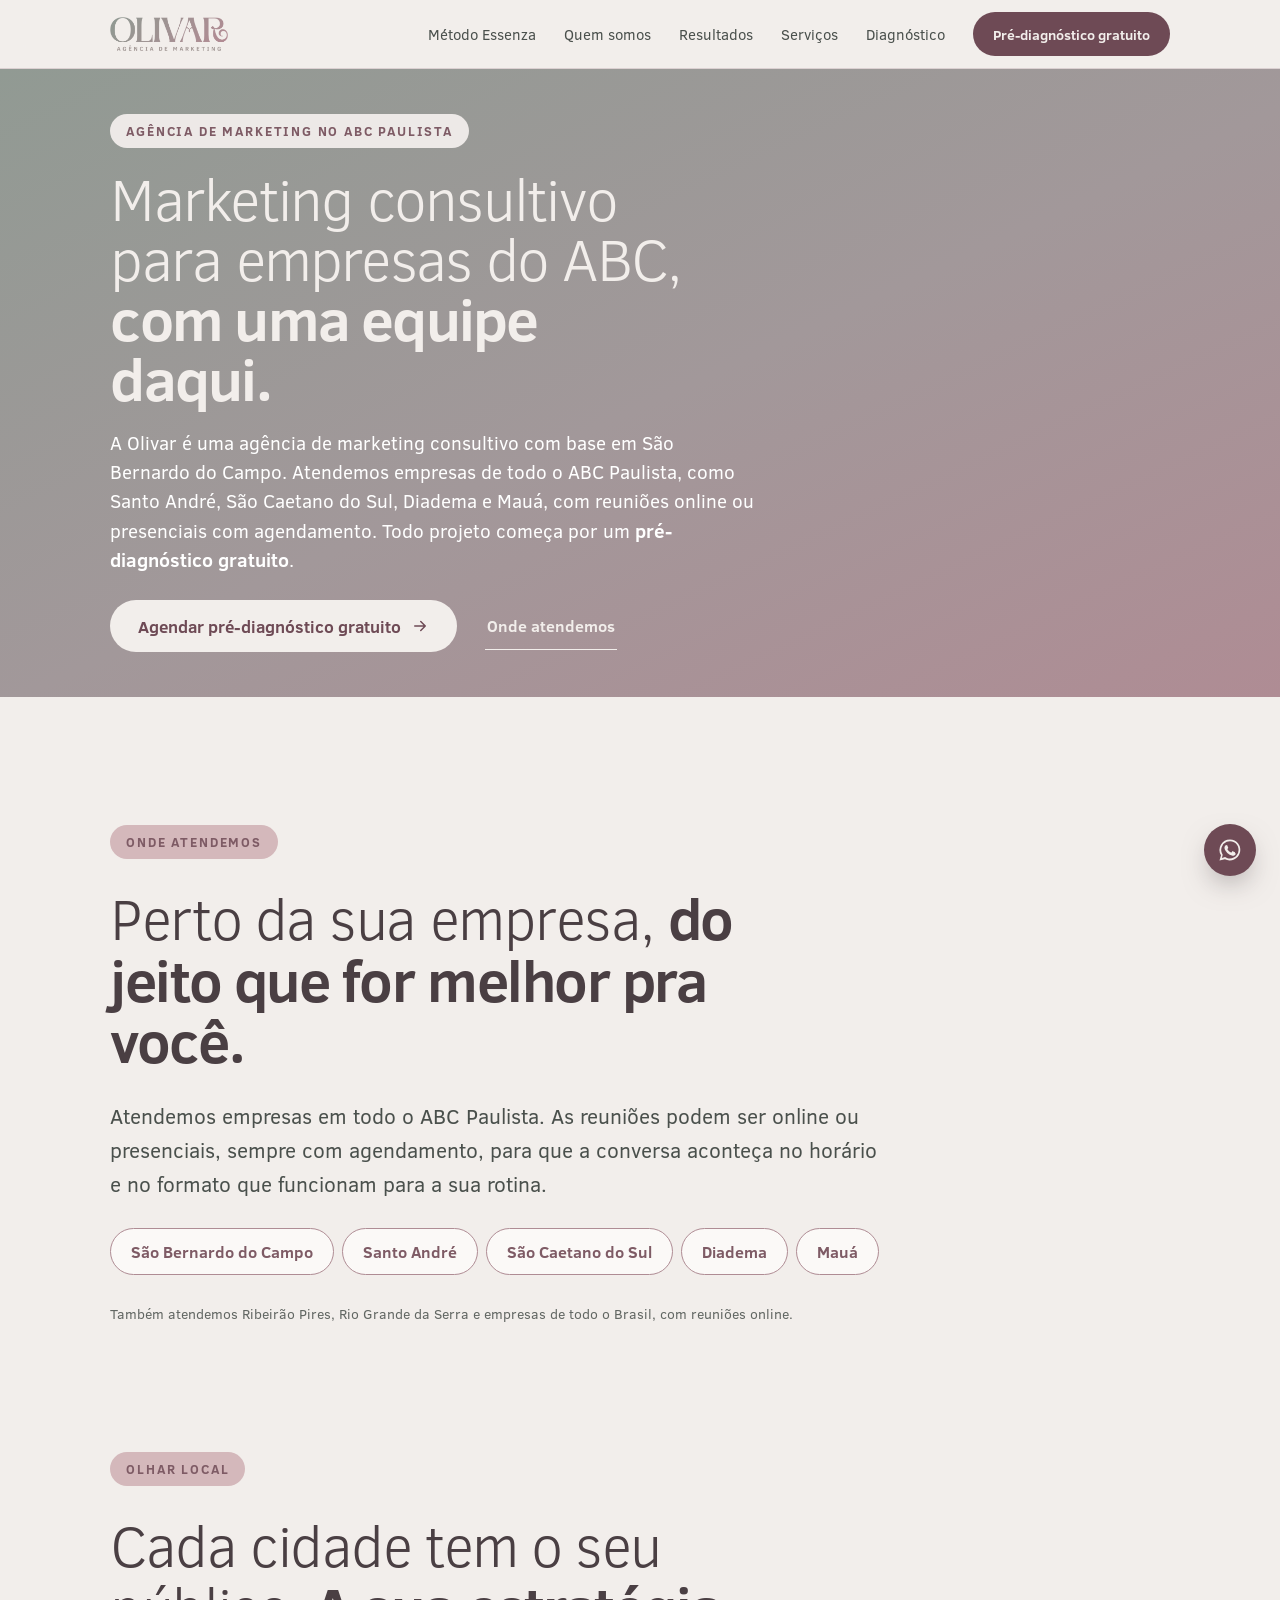
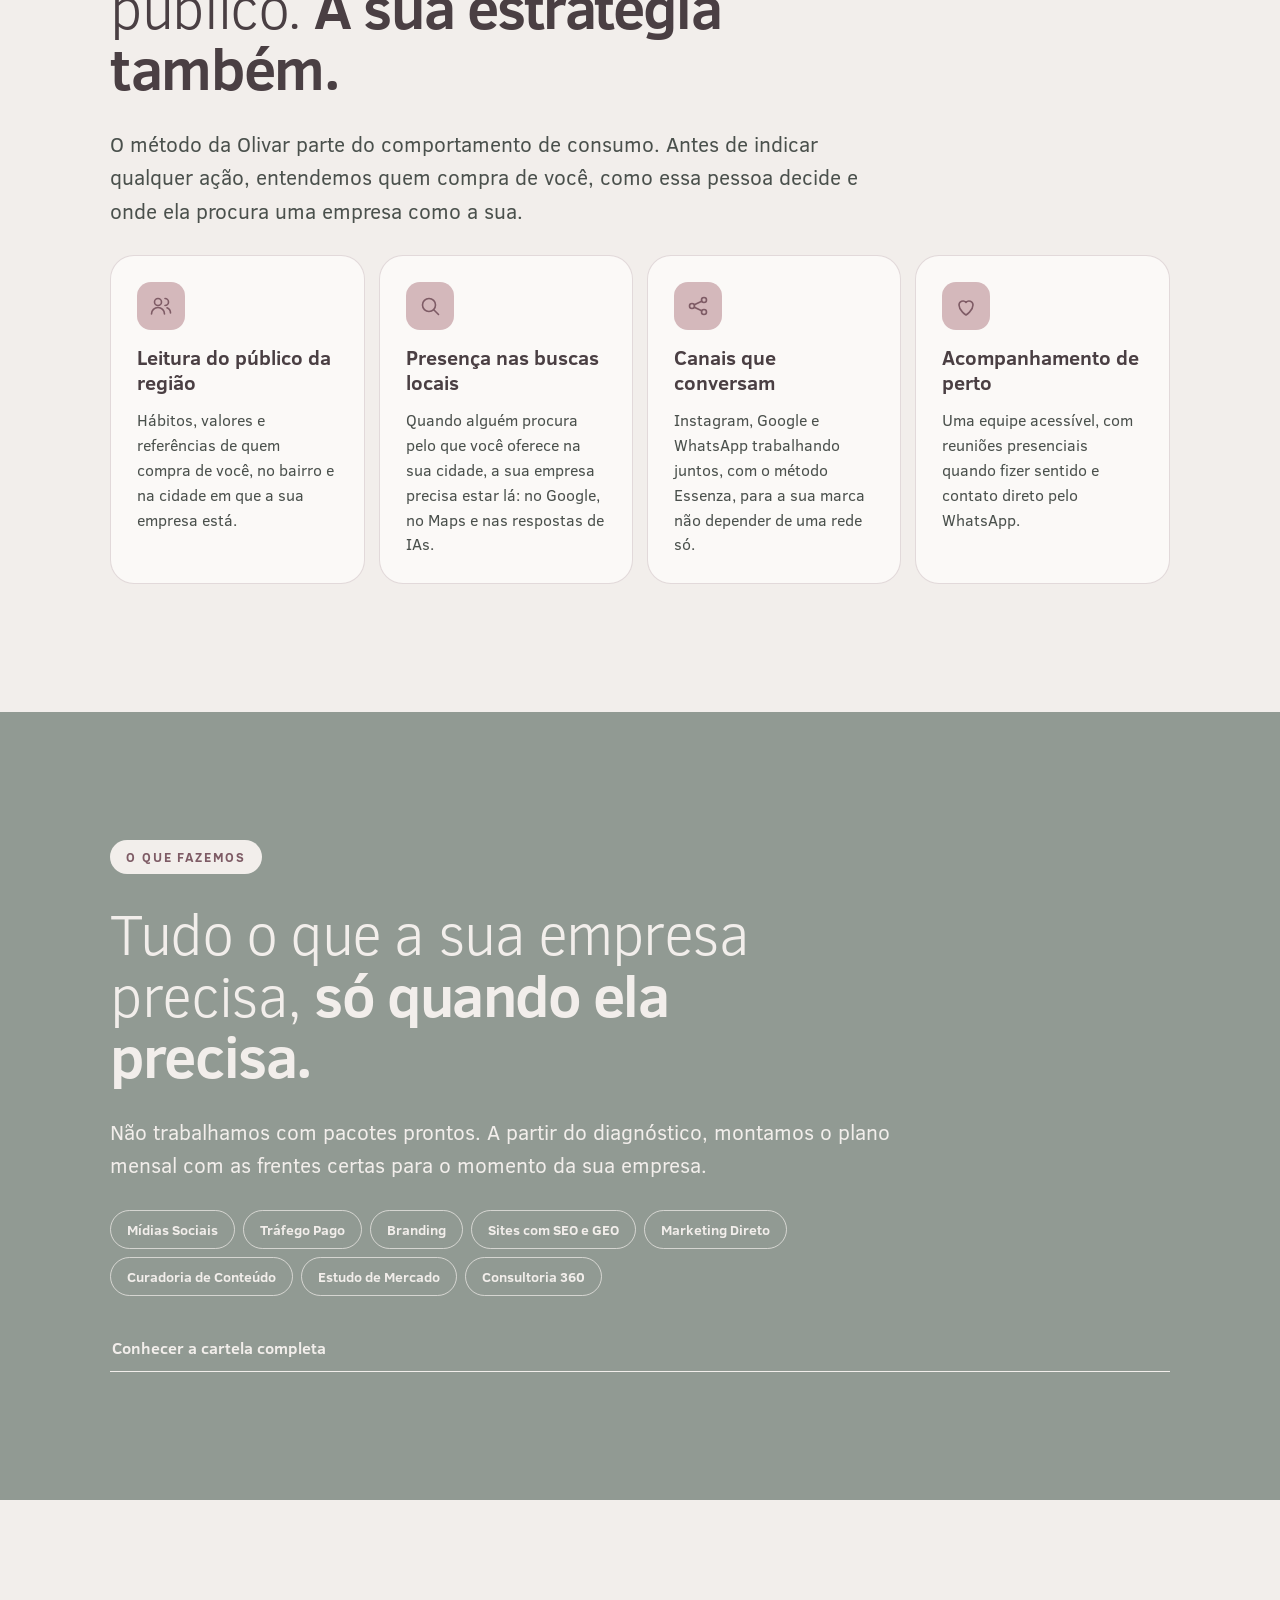
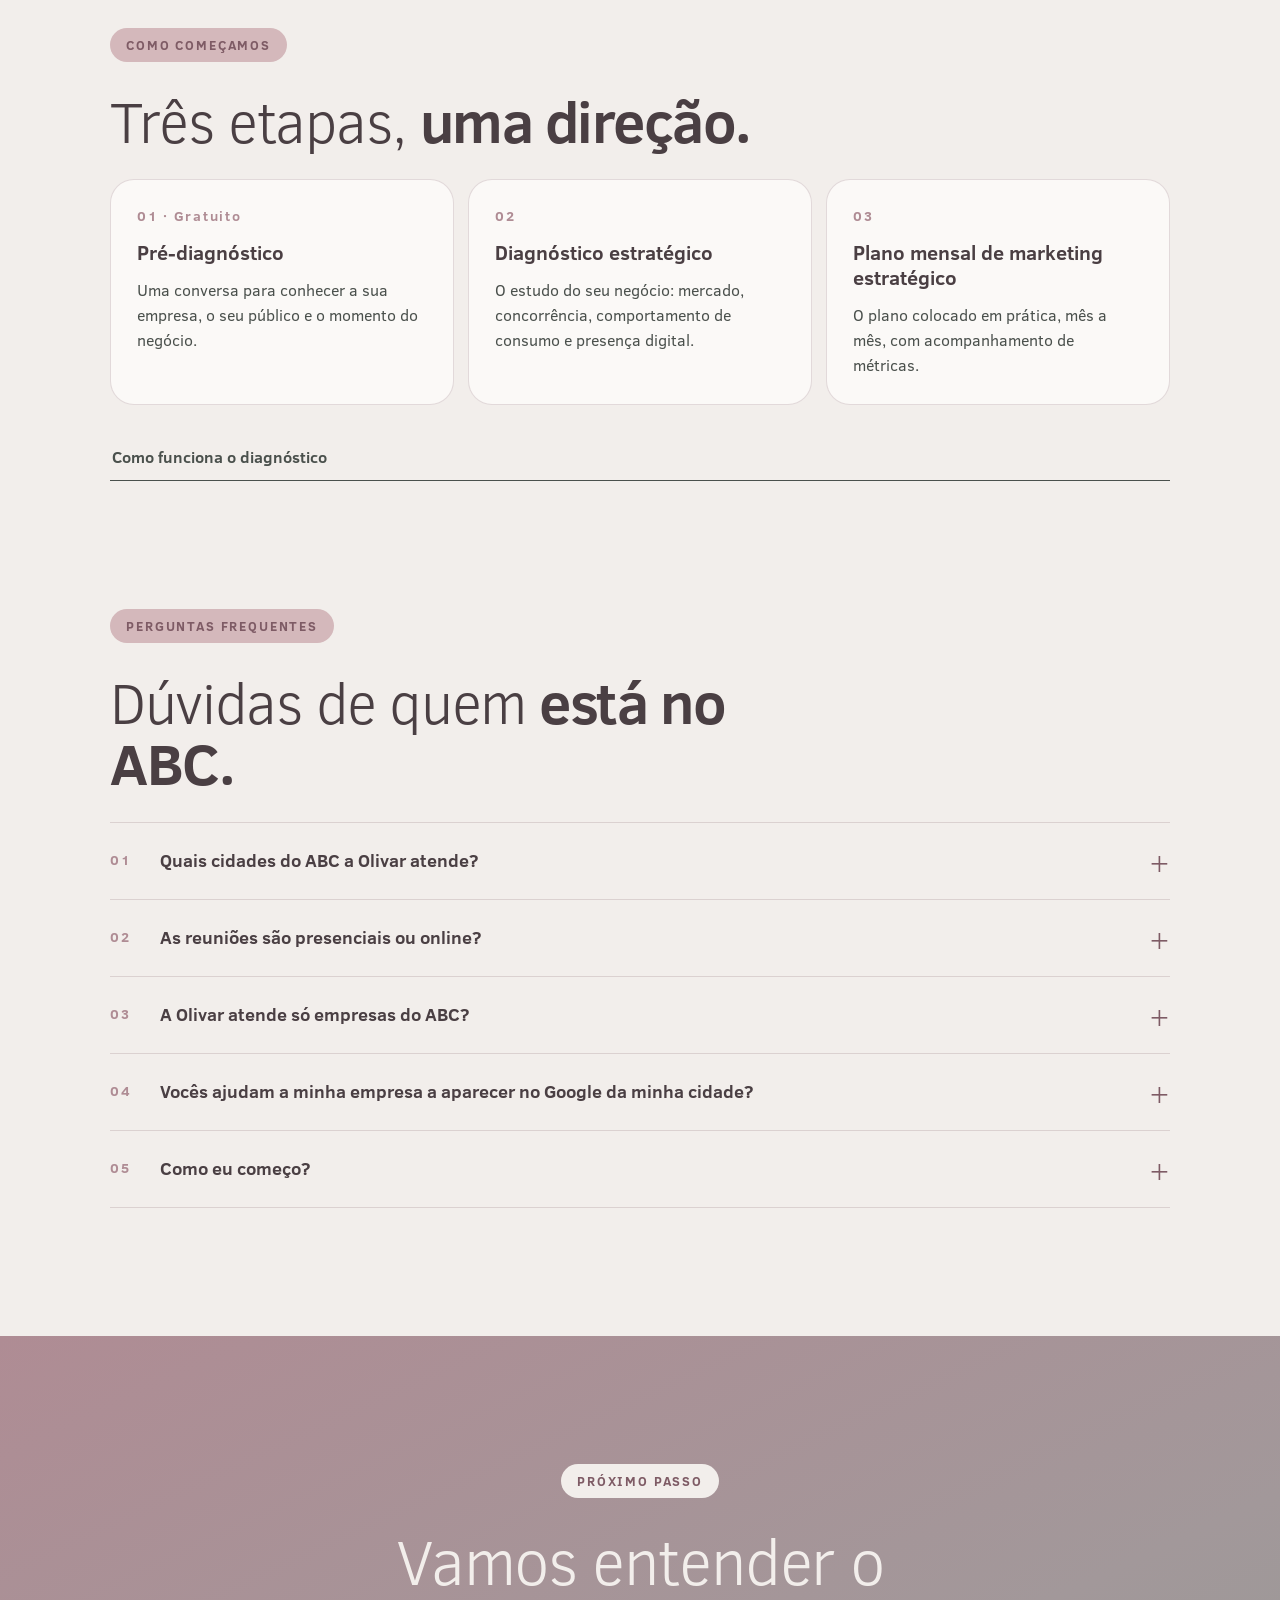
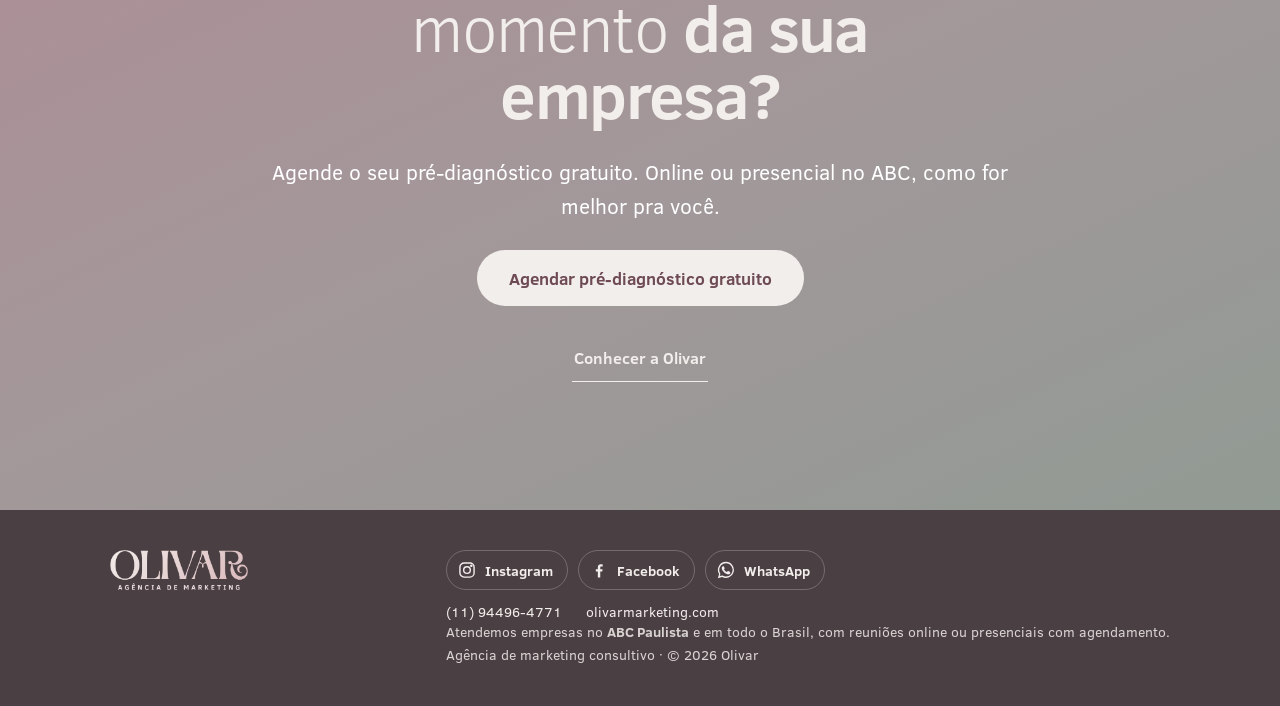
==== commit 52785912: "Página ABC: base em São Bernardo do Campo Co-Authored-By: Claude Opus 5.5 <noreply@anthropic.com> Cl" ====
--- a/agencia-de-marketing-abc.html
+++ b/agencia-de-marketing-abc.html
@@ -233,7 +233,7 @@
    "provider": {
     "@id": "https://olivarmarketing.com/#organizacao"
    },
-   "description": "Marketing consultivo para empresas do ABC Paulista: diagnóstico, mídias sociais, tráfego pago, branding, sites com SEO e GEO, estudo de mercado e consultoria, com reuniões online ou presenciais com agendamento.",
+   "description": "Marketing consultivo para empresas do ABC Paulista, com base em São Bernardo do Campo: diagnóstico, mídias sociais, tráfego pago, branding, sites com SEO e GEO, estudo de mercado e consultoria, com reuniões online ou presenciais com agendamento.",
    "areaServed": [
     {
      "@type": "AdministrativeArea",
@@ -322,7 +322,7 @@
      "name": "A Olivar atende só empresas do ABC?",
      "acceptedAnswer": {
       "@type": "Answer",
-      "text": "Não. A nossa base fica no ABC, mas atendemos empresas de todo o Brasil, com reuniões online."
+      "text": "Não. A nossa base fica em São Bernardo do Campo, mas atendemos empresas de todo o Brasil, com reuniões online."
      }
     },
     {
@@ -812,7 +812,7 @@
   <div class="wrap stack">
     <span class="eyebrow">Agência de marketing no ABC Paulista</span>
     <h1>Marketing consultivo para empresas do ABC, <b>com uma equipe daqui.</b></h1>
-    <p class="lead">A Olivar é uma agência de marketing consultivo com base em [CIDADE-BASE], no ABC Paulista. Atendemos empresas de Santo André, São Bernardo do Campo, São Caetano do Sul, Diadema e Mauá, com reuniões online ou presenciais com agendamento. Todo projeto começa por um <b>pré-diagnóstico gratuito</b>.</p>
+    <p class="lead">A Olivar é uma agência de marketing consultivo com base em São Bernardo do Campo. Atendemos empresas de todo o ABC Paulista, como Santo André, São Caetano do Sul, Diadema e Mauá, com reuniões online ou presenciais com agendamento. Todo projeto começa por um <b>pré-diagnóstico gratuito</b>.</p>
     <div class="ctas">
       <a class="btn light" href="LINK_PRE_DIAGNOSTICO">Agendar pré-diagnóstico gratuito <svg viewBox="0 0 24 24" fill="none" stroke="currentColor" stroke-width="2" stroke-linecap="round" stroke-linejoin="round" aria-hidden="true"><path d="M5 12h14M13 6l6 6-6 6"/></svg></a>
       <a class="ghost" href="#onde-atendemos">Onde atendemos</a>
@@ -826,7 +826,7 @@
     <span class="eyebrow">Onde atendemos</span>
     <h2 class="h2">Perto da sua empresa, <b>do jeito que for melhor pra você.</b></h2>
     <p class="lead">Atendemos empresas em todo o ABC Paulista. As reuniões podem ser online ou presenciais, sempre com agendamento, para que a conversa aconteça no horário e no formato que funcionam para a sua rotina.</p>
-    <div class="chips cities" aria-label="Cidades atendidas no ABC Paulista"><span>Santo André</span><span>São Bernardo do Campo</span><span>São Caetano do Sul</span><span>Diadema</span><span>Mauá</span></div>
+    <div class="chips cities" aria-label="Cidades atendidas no ABC Paulista"><span>São Bernardo do Campo</span><span>Santo André</span><span>São Caetano do Sul</span><span>Diadema</span><span>Mauá</span></div>
     <p class="note">Também atendemos Ribeirão Pires, Rio Grande da Serra e empresas de todo o Brasil, com reuniões online.</p>
   </div>
 </section>
@@ -876,7 +876,7 @@
   <div class="wrap stack">
     <span class="eyebrow">Perguntas frequentes</span>
     <h2 class="h2">Dúvidas de quem <b>está no ABC.</b></h2>
-    <div><details><summary><span class="num">01</span>Quais cidades do ABC a Olivar atende?</summary><p>Atendemos empresas de todo o ABC Paulista: Santo André, São Bernardo do Campo, São Caetano do Sul, Diadema, Mauá, Ribeirão Pires e Rio Grande da Serra.</p></details><details><summary><span class="num">02</span>As reuniões são presenciais ou online?</summary><p>Como for melhor para você. As reuniões podem ser online ou presenciais, sempre com agendamento.</p></details><details><summary><span class="num">03</span>A Olivar atende só empresas do ABC?</summary><p>Não. A nossa base fica no ABC, mas atendemos empresas de todo o Brasil, com reuniões online.</p></details><details><summary><span class="num">04</span>Vocês ajudam a minha empresa a aparecer no Google da minha cidade?</summary><p>A sua presença no Google, no Maps e nas respostas de IAs é um dos pontos que analisamos no diagnóstico. Se fizer sentido para o momento da sua empresa, ela entra no plano mensal de marketing estratégico.</p></details><details><summary><span class="num">05</span>Como eu começo?</summary><p>Pelo pré-diagnóstico gratuito: uma call com a nossa equipe para conhecer a sua empresa. A partir dela, explicamos como o diagnóstico será conduzido para o seu caso.</p></details></div>
+    <div><details><summary><span class="num">01</span>Quais cidades do ABC a Olivar atende?</summary><p>Atendemos empresas de todo o ABC Paulista: Santo André, São Bernardo do Campo, São Caetano do Sul, Diadema, Mauá, Ribeirão Pires e Rio Grande da Serra.</p></details><details><summary><span class="num">02</span>As reuniões são presenciais ou online?</summary><p>Como for melhor para você. As reuniões podem ser online ou presenciais, sempre com agendamento.</p></details><details><summary><span class="num">03</span>A Olivar atende só empresas do ABC?</summary><p>Não. A nossa base fica em São Bernardo do Campo, mas atendemos empresas de todo o Brasil, com reuniões online.</p></details><details><summary><span class="num">04</span>Vocês ajudam a minha empresa a aparecer no Google da minha cidade?</summary><p>A sua presença no Google, no Maps e nas respostas de IAs é um dos pontos que analisamos no diagnóstico. Se fizer sentido para o momento da sua empresa, ela entra no plano mensal de marketing estratégico.</p></details><details><summary><span class="num">05</span>Como eu começo?</summary><p>Pelo pré-diagnóstico gratuito: uma call com a nossa equipe para conhecer a sua empresa. A partir dela, explicamos como o diagnóstico será conduzido para o seu caso.</p></details></div>
   </div>
 </section>
 
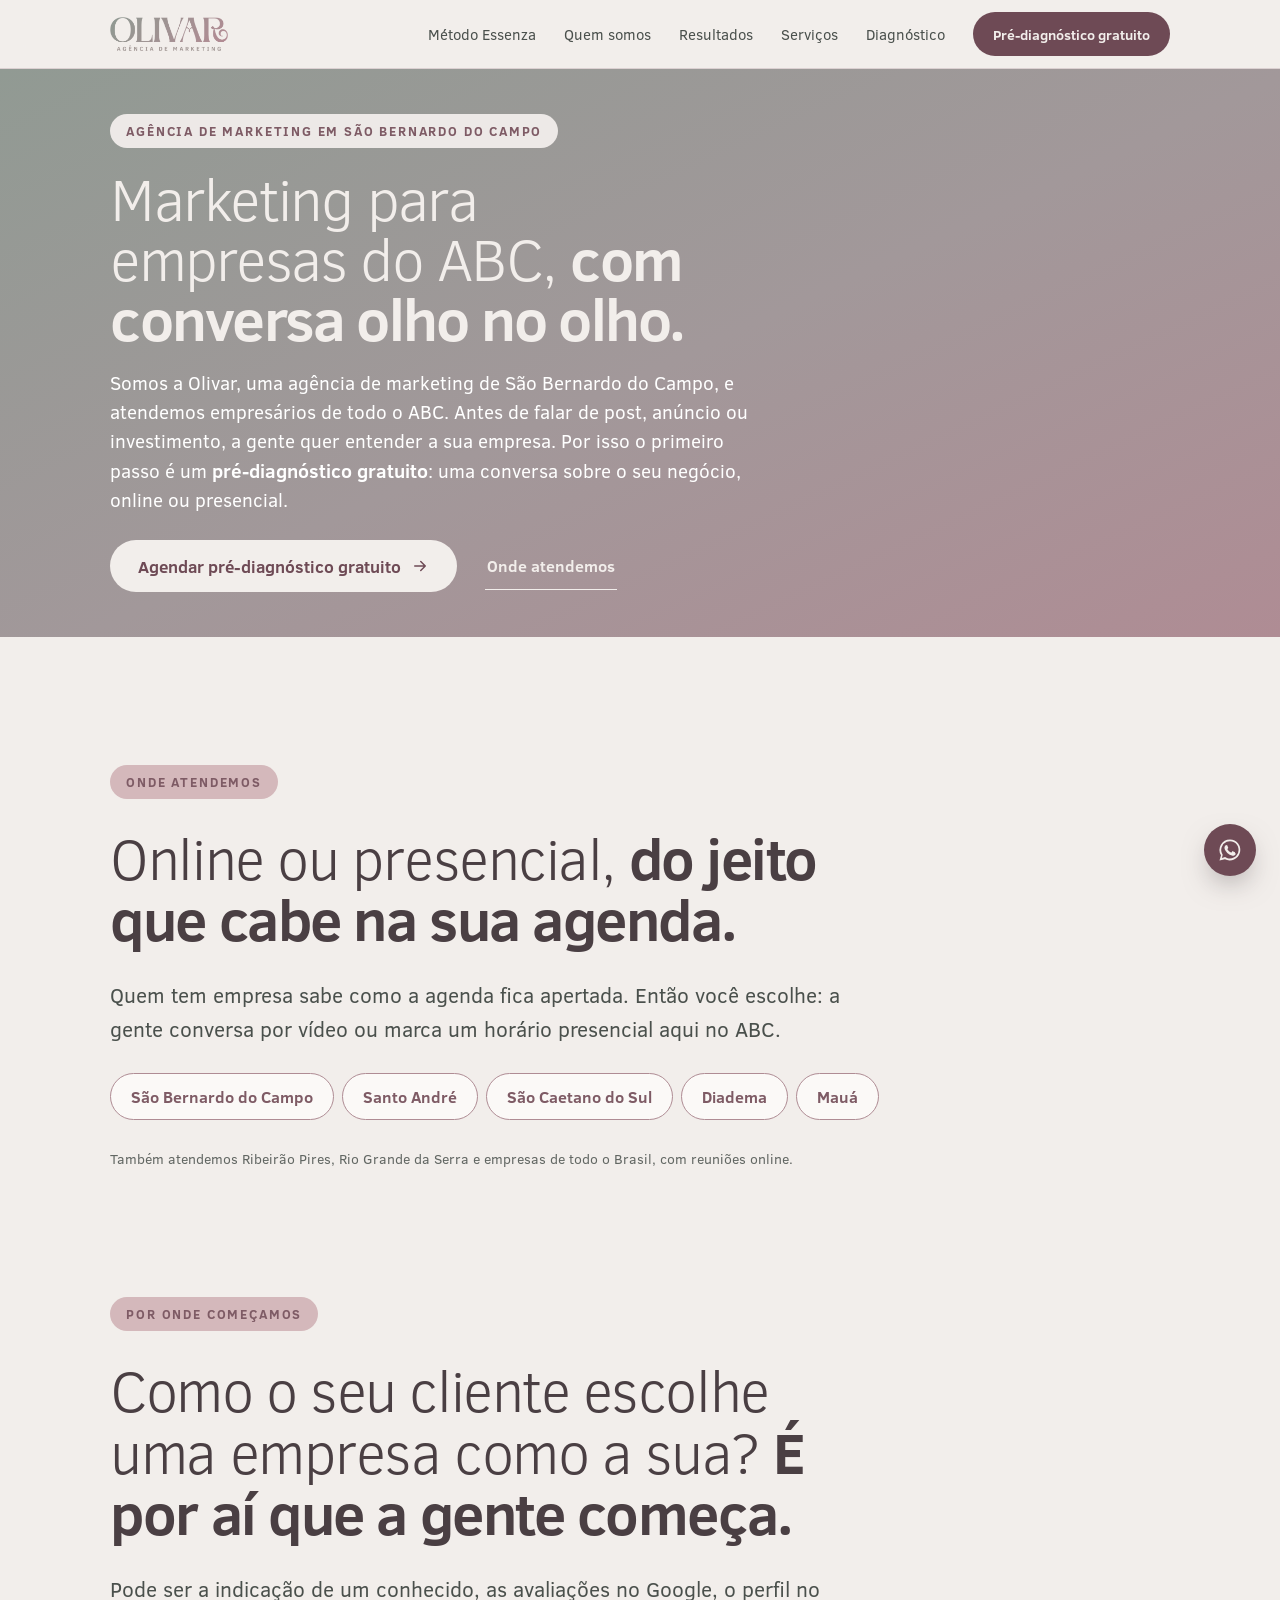
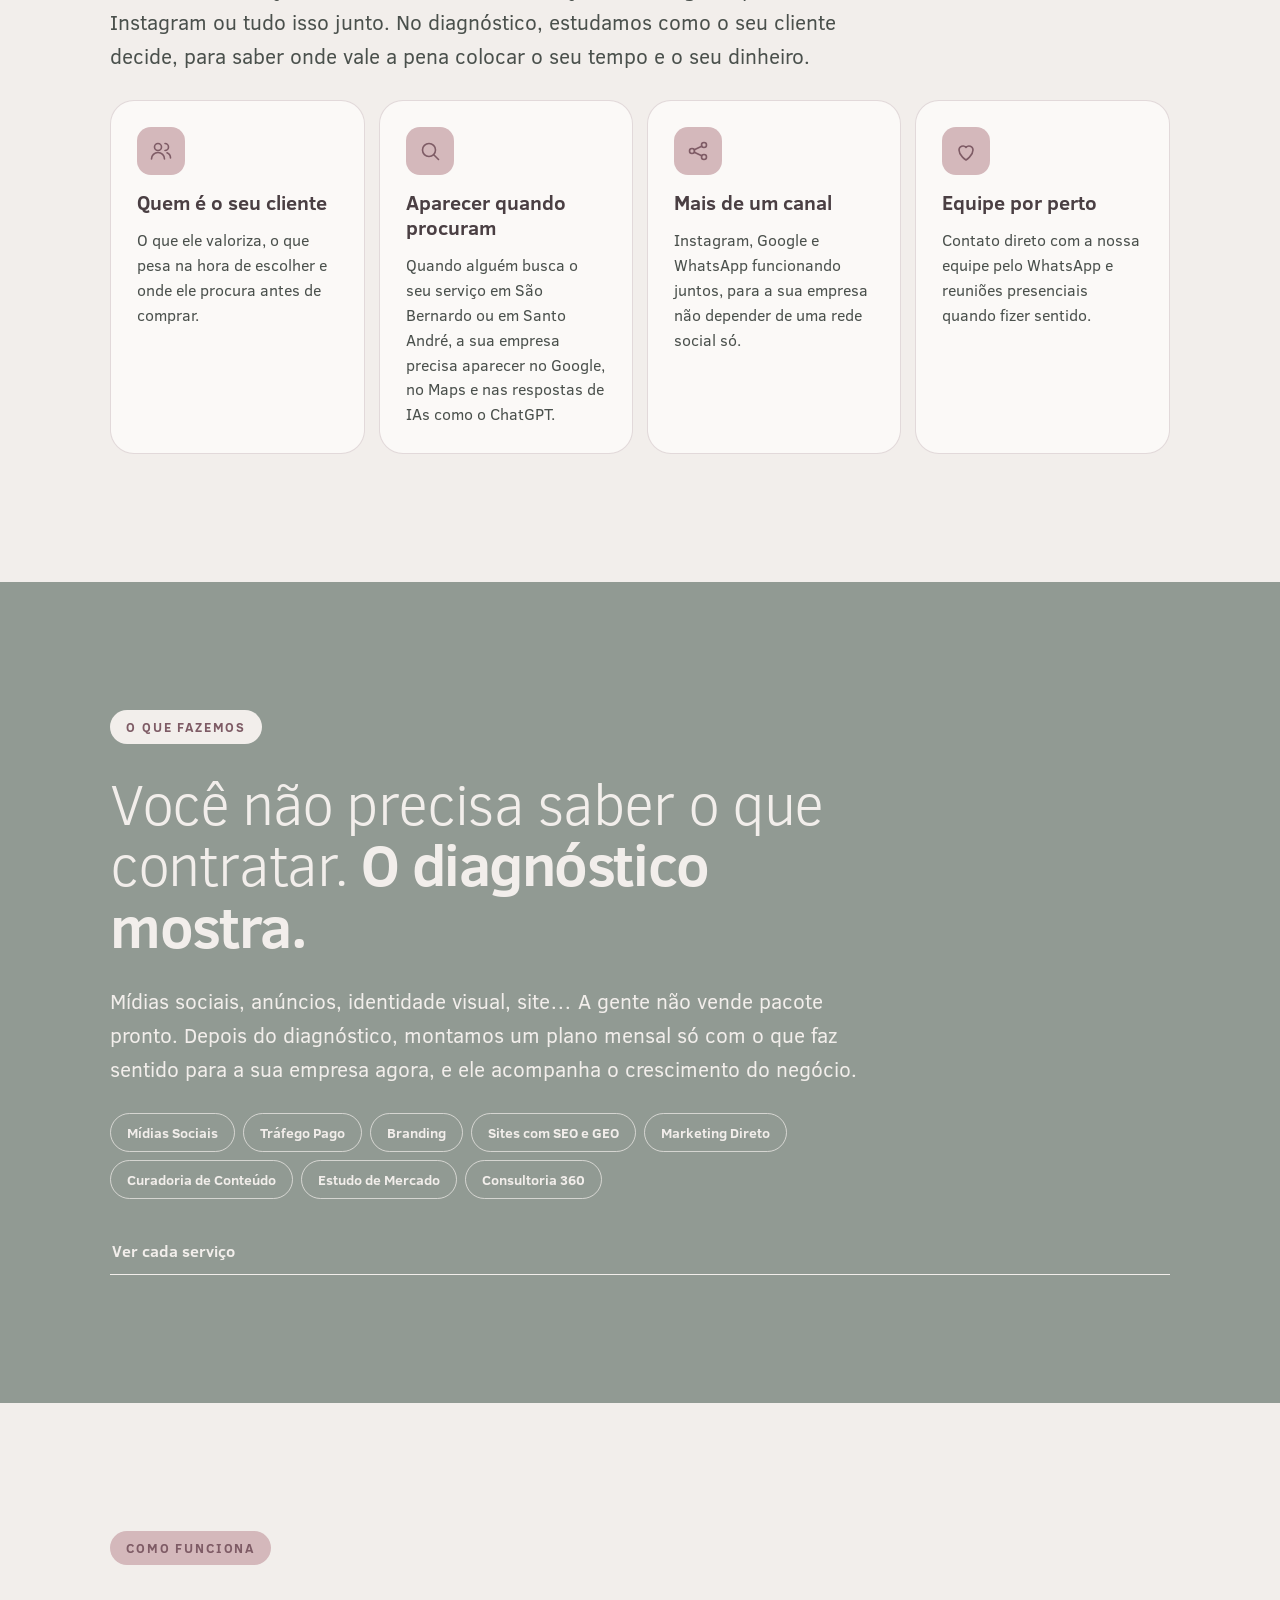
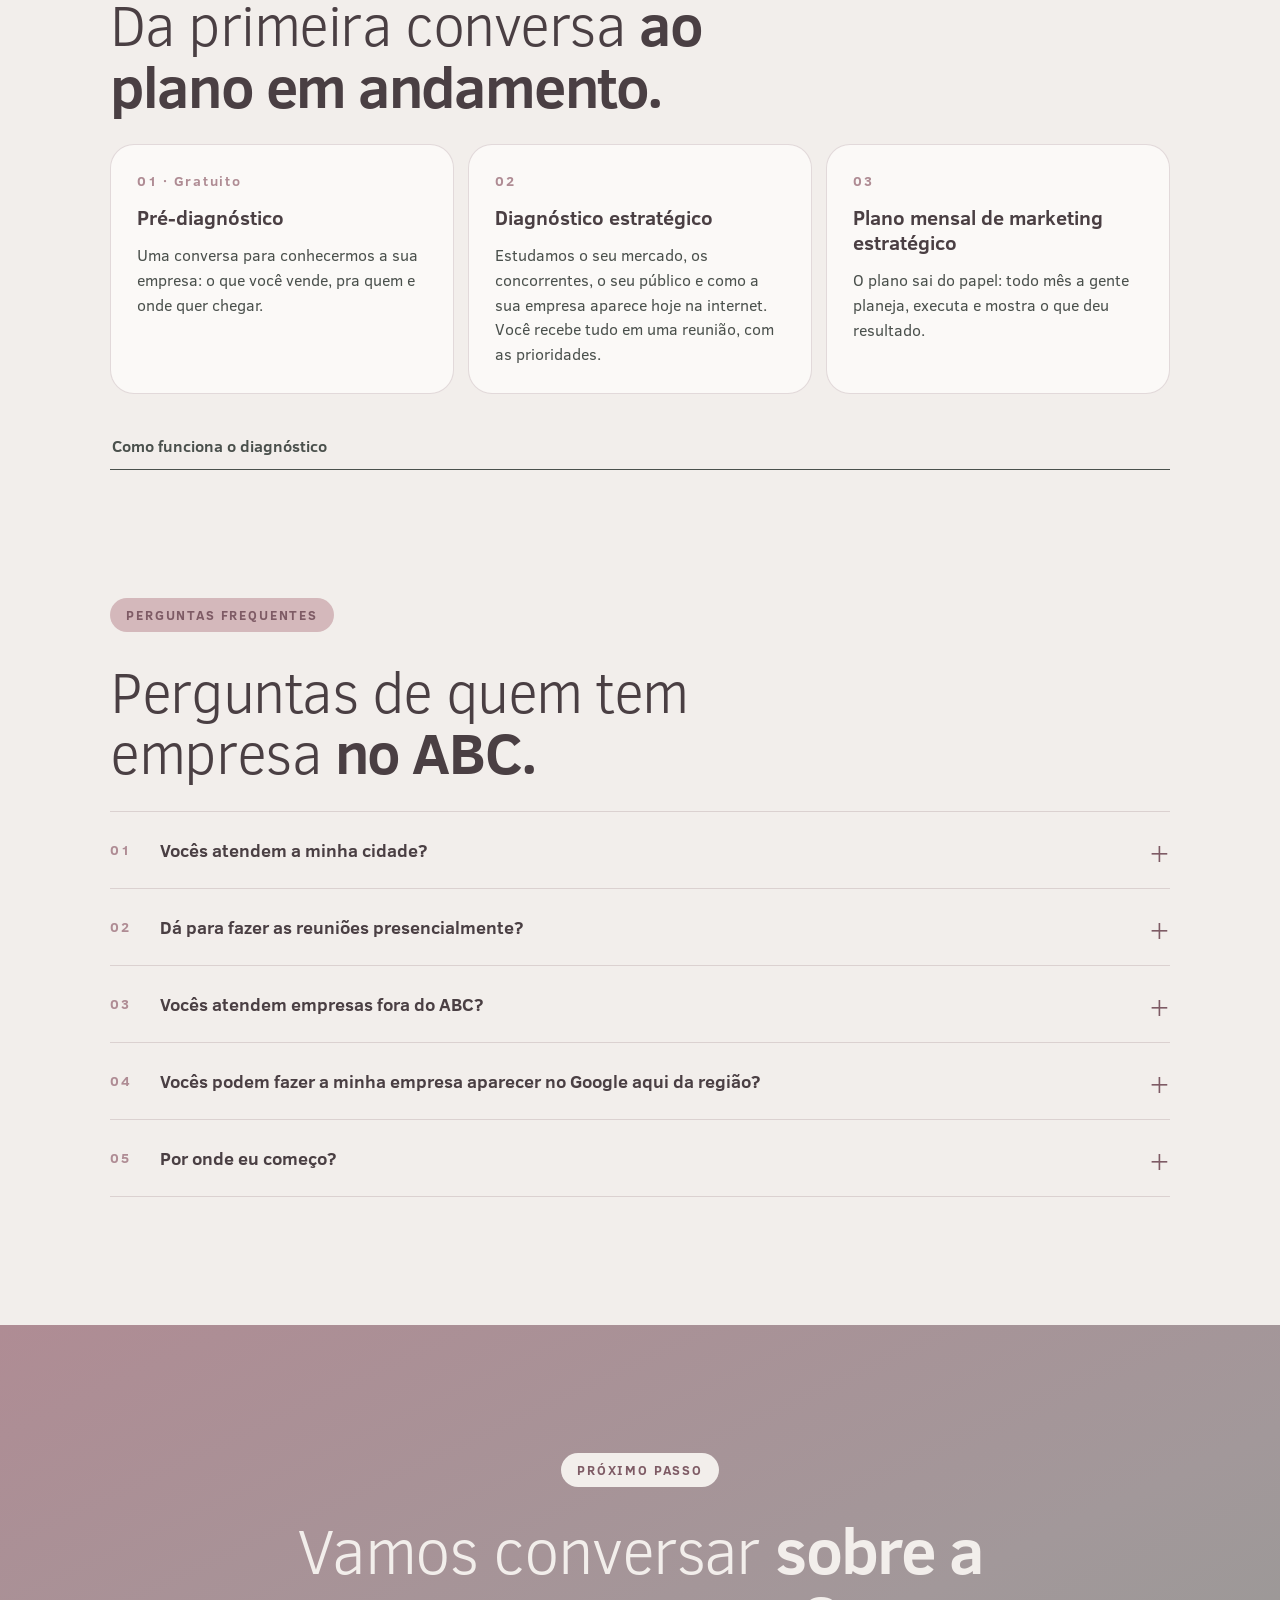
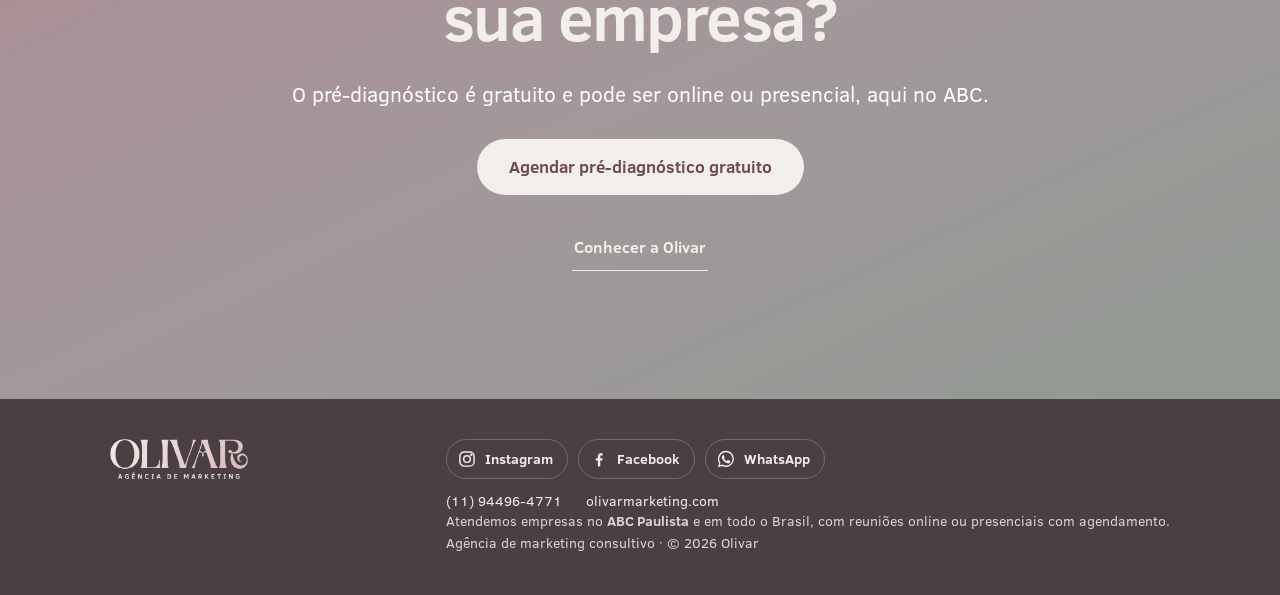
==== commit c91f2c77: "Página ABC: copy reescrita, mais humana e direta para empresários Co-Authored-By: Claude Opus 5.5 <n" ====
--- a/agencia-de-marketing-abc.html
+++ b/agencia-de-marketing-abc.html
@@ -4,7 +4,7 @@
 <meta charset="utf-8">
 <meta name="viewport" content="width=device-width, initial-scale=1, viewport-fit=cover">
 <title>Agência de marketing no ABC Paulista · Olivar</title>
-<meta name="description" content="Agência de marketing consultivo no ABC: Santo André, São Bernardo, São Caetano, Diadema e Mauá. Reuniões online ou presenciais. Pré-diagnóstico gratuito.">
+<meta name="description" content="Agência de marketing em São Bernardo do Campo para empresas de todo o ABC: Santo André, São Caetano, Diadema e Mauá. Pré-diagnóstico gratuito, online ou presencial.">
 <link rel="canonical" href="https://olivarmarketing.com/agencia-de-marketing-abc.html">
 <meta name="robots" content="index, follow, max-image-preview:large">
 <link rel="icon" type="image/png" sizes="48x48" href="assets/img/favicon-48.png">
@@ -12,7 +12,7 @@
 <meta property="og:locale" content="pt_BR">
 <meta property="og:site_name" content="Olivar">
 <meta property="og:title" content="Agência de marketing no ABC Paulista · Olivar">
-<meta property="og:description" content="Marketing consultivo para empresas do ABC, com reuniões online ou presenciais. Tudo começa com um pré-diagnóstico gratuito.">
+<meta property="og:description" content="Agência de marketing em São Bernardo do Campo para empresas de todo o ABC. Comece com um pré-diagnóstico gratuito, online ou presencial.">
 <meta property="og:type" content="website">
 <meta property="og:url" content="https://olivarmarketing.com/agencia-de-marketing-abc.html">
 <meta property="og:image" content="https://olivarmarketing.com/assets/img/og-olivar.jpg">
@@ -303,42 +303,42 @@
    "mainEntity": [
     {
      "@type": "Question",
-     "name": "Quais cidades do ABC a Olivar atende?",
+     "name": "Vocês atendem a minha cidade?",
      "acceptedAnswer": {
       "@type": "Answer",
-      "text": "Atendemos empresas de todo o ABC Paulista: Santo André, São Bernardo do Campo, São Caetano do Sul, Diadema, Mauá, Ribeirão Pires e Rio Grande da Serra."
+      "text": "Atendemos todo o ABC Paulista: São Bernardo do Campo, Santo André, São Caetano do Sul, Diadema, Mauá, Ribeirão Pires e Rio Grande da Serra."
      }
     },
     {
      "@type": "Question",
-     "name": "As reuniões são presenciais ou online?",
+     "name": "Dá para fazer as reuniões presencialmente?",
      "acceptedAnswer": {
       "@type": "Answer",
-      "text": "Como for melhor para você. As reuniões podem ser online ou presenciais, sempre com agendamento."
+      "text": "Dá, sim. As reuniões podem ser presenciais, com horário marcado, ou online, se for mais prático para a sua rotina."
      }
     },
     {
      "@type": "Question",
-     "name": "A Olivar atende só empresas do ABC?",
+     "name": "Vocês atendem empresas fora do ABC?",
      "acceptedAnswer": {
       "@type": "Answer",
-      "text": "Não. A nossa base fica em São Bernardo do Campo, mas atendemos empresas de todo o Brasil, com reuniões online."
+      "text": "Sim. A nossa base fica em São Bernardo do Campo, mas atendemos empresas de todo o Brasil, com reuniões online."
      }
     },
     {
      "@type": "Question",
-     "name": "Vocês ajudam a minha empresa a aparecer no Google da minha cidade?",
+     "name": "Vocês podem fazer a minha empresa aparecer no Google aqui da região?",
      "acceptedAnswer": {
       "@type": "Answer",
-      "text": "A sua presença no Google, no Maps e nas respostas de IAs é um dos pontos que analisamos no diagnóstico. Se fizer sentido para o momento da sua empresa, ela entra no plano mensal de marketing estratégico."
+      "text": "Essa é uma das coisas que olhamos no diagnóstico: como a sua empresa aparece no Google, no Maps e nas respostas de IAs. Se for prioridade para o seu momento, entra no plano mensal."
      }
     },
     {
      "@type": "Question",
-     "name": "Como eu começo?",
+     "name": "Por onde eu começo?",
      "acceptedAnswer": {
       "@type": "Answer",
-      "text": "Pelo pré-diagnóstico gratuito: uma call com a nossa equipe para conhecer a sua empresa. A partir dela, explicamos como o diagnóstico será conduzido para o seu caso."
+      "text": "Pelo pré-diagnóstico, que é gratuito. É uma call com a nossa equipe para conhecer a sua empresa e explicar como o diagnóstico vai funcionar no seu caso."
      }
     }
    ]
@@ -810,9 +810,9 @@
 <!-- HERO -->
 <section class="hero sub" id="inicio">
   <div class="wrap stack">
-    <span class="eyebrow">Agência de marketing no ABC Paulista</span>
-    <h1>Marketing consultivo para empresas do ABC, <b>com uma equipe daqui.</b></h1>
-    <p class="lead">A Olivar é uma agência de marketing consultivo com base em São Bernardo do Campo. Atendemos empresas de todo o ABC Paulista, como Santo André, São Caetano do Sul, Diadema e Mauá, com reuniões online ou presenciais com agendamento. Todo projeto começa por um <b>pré-diagnóstico gratuito</b>.</p>
+    <span class="eyebrow">Agência de marketing em São Bernardo do Campo</span>
+    <h1>Marketing para empresas do ABC, <b>com conversa olho no olho.</b></h1>
+    <p class="lead">Somos a Olivar, uma agência de marketing de São Bernardo do Campo, e atendemos empresários de todo o ABC. Antes de falar de post, anúncio ou investimento, a gente quer entender a sua empresa. Por isso o primeiro passo é um <b>pré-diagnóstico gratuito</b>: uma conversa sobre o seu negócio, online ou presencial.</p>
     <div class="ctas">
       <a class="btn light" href="LINK_PRE_DIAGNOSTICO">Agendar pré-diagnóstico gratuito <svg viewBox="0 0 24 24" fill="none" stroke="currentColor" stroke-width="2" stroke-linecap="round" stroke-linejoin="round" aria-hidden="true"><path d="M5 12h14M13 6l6 6-6 6"/></svg></a>
       <a class="ghost" href="#onde-atendemos">Onde atendemos</a>
@@ -824,8 +824,8 @@
 <section id="onde-atendemos">
   <div class="wrap stack">
     <span class="eyebrow">Onde atendemos</span>
-    <h2 class="h2">Perto da sua empresa, <b>do jeito que for melhor pra você.</b></h2>
-    <p class="lead">Atendemos empresas em todo o ABC Paulista. As reuniões podem ser online ou presenciais, sempre com agendamento, para que a conversa aconteça no horário e no formato que funcionam para a sua rotina.</p>
+    <h2 class="h2">Online ou presencial, <b>do jeito que cabe na sua agenda.</b></h2>
+    <p class="lead">Quem tem empresa sabe como a agenda fica apertada. Então você escolhe: a gente conversa por vídeo ou marca um horário presencial aqui no ABC.</p>
     <div class="chips cities" aria-label="Cidades atendidas no ABC Paulista"><span>São Bernardo do Campo</span><span>Santo André</span><span>São Caetano do Sul</span><span>Diadema</span><span>Mauá</span></div>
     <p class="note">Também atendemos Ribeirão Pires, Rio Grande da Serra e empresas de todo o Brasil, com reuniões online.</p>
   </div>
@@ -834,14 +834,14 @@
 <!-- OLHAR LOCAL -->
 <section style="padding-top:0">
   <div class="wrap stack">
-    <span class="eyebrow">Olhar local</span>
-    <h2 class="h2">Cada cidade tem o seu público. <b>A sua estratégia também.</b></h2>
-    <p class="lead">O método da Olivar parte do comportamento de consumo. Antes de indicar qualquer ação, entendemos quem compra de você, como essa pessoa decide e onde ela procura uma empresa como a sua.</p>
+    <span class="eyebrow">Por onde começamos</span>
+    <h2 class="h2">Como o seu cliente escolhe uma empresa como a sua? <b>É por aí que a gente começa.</b></h2>
+    <p class="lead">Pode ser a indicação de um conhecido, as avaliações no Google, o perfil no Instagram ou tudo isso junto. No diagnóstico, estudamos como o seu cliente decide, para saber onde vale a pena colocar o seu tempo e o seu dinheiro.</p>
     <div class="cards four">
-      <div class="card"><div class="ic"><svg><use href="#i-users"/></svg></div><h3>Leitura do público da região</h3><p>Hábitos, valores e referências de quem compra de você, no bairro e na cidade em que a sua empresa está.</p></div>
-      <div class="card"><div class="ic"><svg><use href="#i-search"/></svg></div><h3>Presença nas buscas locais</h3><p>Quando alguém procura pelo que você oferece na sua cidade, a sua empresa precisa estar lá: no Google, no Maps e nas respostas de IAs.</p></div>
-      <div class="card"><div class="ic"><svg><use href="#i-nodes"/></svg></div><h3>Canais que conversam</h3><p>Instagram, Google e WhatsApp trabalhando juntos, com o método Essenza, para a sua marca não depender de uma rede só.</p></div>
-      <div class="card"><div class="ic"><svg><use href="#i-hand"/></svg></div><h3>Acompanhamento de perto</h3><p>Uma equipe acessível, com reuniões presenciais quando fizer sentido e contato direto pelo WhatsApp.</p></div>
+      <div class="card"><div class="ic"><svg><use href="#i-users"/></svg></div><h3>Quem é o seu cliente</h3><p>O que ele valoriza, o que pesa na hora de escolher e onde ele procura antes de comprar.</p></div>
+      <div class="card"><div class="ic"><svg><use href="#i-search"/></svg></div><h3>Aparecer quando procuram</h3><p>Quando alguém busca o seu serviço em São Bernardo ou em Santo André, a sua empresa precisa aparecer no Google, no Maps e nas respostas de IAs como o ChatGPT.</p></div>
+      <div class="card"><div class="ic"><svg><use href="#i-nodes"/></svg></div><h3>Mais de um canal</h3><p>Instagram, Google e WhatsApp funcionando juntos, para a sua empresa não depender de uma rede social só.</p></div>
+      <div class="card"><div class="ic"><svg><use href="#i-hand"/></svg></div><h3>Equipe por perto</h3><p>Contato direto com a nossa equipe pelo WhatsApp e reuniões presenciais quando fizer sentido.</p></div>
     </div>
   </div>
 </section>
@@ -850,22 +850,22 @@
 <section class="cmpsec">
   <div class="wrap stack">
     <span class="eyebrow">O que fazemos</span>
-    <h2 class="h2">Tudo o que a sua empresa precisa, <b>só quando ela precisa.</b></h2>
-    <p class="lead">Não trabalhamos com pacotes prontos. A partir do diagnóstico, montamos o plano mensal com as frentes certas para o momento da sua empresa.</p>
+    <h2 class="h2">Você não precisa saber o que contratar. <b>O diagnóstico mostra.</b></h2>
+    <p class="lead">Mídias sociais, anúncios, identidade visual, site… A gente não vende pacote pronto. Depois do diagnóstico, montamos um plano mensal só com o que faz sentido para a sua empresa agora, e ele acompanha o crescimento do negócio.</p>
     <div class="chips svcchips" aria-label="Frentes da cartela"><span>Mídias Sociais</span><span>Tráfego Pago</span><span>Branding</span><span>Sites com SEO e GEO</span><span>Marketing Direto</span><span>Curadoria de Conteúdo</span><span>Estudo de Mercado</span><span>Consultoria 360</span></div>
-    <a class="ghost" href="index.html#servicos">Conhecer a cartela completa</a>
+    <a class="ghost" href="index.html#servicos">Ver cada serviço</a>
   </div>
 </section>
 
 <!-- COMO COMEÇAMOS -->
 <section id="etapas">
   <div class="wrap stack">
-    <span class="eyebrow">Como começamos</span>
-    <h2 class="h2">Três etapas, <b>uma direção.</b></h2>
+    <span class="eyebrow">Como funciona</span>
+    <h2 class="h2">Da primeira conversa <b>ao plano em andamento.</b></h2>
     <div class="cards three">
-      <div class="card"><span class="num">01 · Gratuito</span><h3>Pré-diagnóstico</h3><p>Uma conversa para conhecer a sua empresa, o seu público e o momento do negócio.</p></div>
-      <div class="card"><span class="num">02</span><h3>Diagnóstico estratégico</h3><p>O estudo do seu negócio: mercado, concorrência, comportamento de consumo e presença digital.</p></div>
-      <div class="card"><span class="num">03</span><h3>Plano mensal de marketing estratégico</h3><p>O plano colocado em prática, mês a mês, com acompanhamento de métricas.</p></div>
+      <div class="card"><span class="num">01 · Gratuito</span><h3>Pré-diagnóstico</h3><p>Uma conversa para conhecermos a sua empresa: o que você vende, pra quem e onde quer chegar.</p></div>
+      <div class="card"><span class="num">02</span><h3>Diagnóstico estratégico</h3><p>Estudamos o seu mercado, os concorrentes, o seu público e como a sua empresa aparece hoje na internet. Você recebe tudo em uma reunião, com as prioridades.</p></div>
+      <div class="card"><span class="num">03</span><h3>Plano mensal de marketing estratégico</h3><p>O plano sai do papel: todo mês a gente planeja, executa e mostra o que deu resultado.</p></div>
     </div>
     <a class="ghost" href="diagnostico.html">Como funciona o diagnóstico</a>
   </div>
@@ -875,8 +875,8 @@
 <section class="faq" id="duvidas" style="padding-top:0">
   <div class="wrap stack">
     <span class="eyebrow">Perguntas frequentes</span>
-    <h2 class="h2">Dúvidas de quem <b>está no ABC.</b></h2>
-    <div><details><summary><span class="num">01</span>Quais cidades do ABC a Olivar atende?</summary><p>Atendemos empresas de todo o ABC Paulista: Santo André, São Bernardo do Campo, São Caetano do Sul, Diadema, Mauá, Ribeirão Pires e Rio Grande da Serra.</p></details><details><summary><span class="num">02</span>As reuniões são presenciais ou online?</summary><p>Como for melhor para você. As reuniões podem ser online ou presenciais, sempre com agendamento.</p></details><details><summary><span class="num">03</span>A Olivar atende só empresas do ABC?</summary><p>Não. A nossa base fica em São Bernardo do Campo, mas atendemos empresas de todo o Brasil, com reuniões online.</p></details><details><summary><span class="num">04</span>Vocês ajudam a minha empresa a aparecer no Google da minha cidade?</summary><p>A sua presença no Google, no Maps e nas respostas de IAs é um dos pontos que analisamos no diagnóstico. Se fizer sentido para o momento da sua empresa, ela entra no plano mensal de marketing estratégico.</p></details><details><summary><span class="num">05</span>Como eu começo?</summary><p>Pelo pré-diagnóstico gratuito: uma call com a nossa equipe para conhecer a sua empresa. A partir dela, explicamos como o diagnóstico será conduzido para o seu caso.</p></details></div>
+    <h2 class="h2">Perguntas de quem tem empresa <b>no ABC.</b></h2>
+    <div><details><summary><span class="num">01</span>Vocês atendem a minha cidade?</summary><p>Atendemos todo o ABC Paulista: São Bernardo do Campo, Santo André, São Caetano do Sul, Diadema, Mauá, Ribeirão Pires e Rio Grande da Serra.</p></details><details><summary><span class="num">02</span>Dá para fazer as reuniões presencialmente?</summary><p>Dá, sim. As reuniões podem ser presenciais, com horário marcado, ou online, se for mais prático para a sua rotina.</p></details><details><summary><span class="num">03</span>Vocês atendem empresas fora do ABC?</summary><p>Sim. A nossa base fica em São Bernardo do Campo, mas atendemos empresas de todo o Brasil, com reuniões online.</p></details><details><summary><span class="num">04</span>Vocês podem fazer a minha empresa aparecer no Google aqui da região?</summary><p>Essa é uma das coisas que olhamos no diagnóstico: como a sua empresa aparece no Google, no Maps e nas respostas de IAs. Se for prioridade para o seu momento, entra no plano mensal.</p></details><details><summary><span class="num">05</span>Por onde eu começo?</summary><p>Pelo pré-diagnóstico, que é gratuito. É uma call com a nossa equipe para conhecer a sua empresa e explicar como o diagnóstico vai funcionar no seu caso.</p></details></div>
   </div>
 </section>
 
@@ -884,8 +884,8 @@
 <section class="final" id="diagnostico">
   <div class="wrap stack">
     <span class="eyebrow">Próximo passo</span>
-    <h2>Vamos entender o momento <b>da sua empresa?</b></h2>
-    <p class="lead">Agende o seu pré-diagnóstico gratuito. Online ou presencial no ABC, como for melhor pra você.</p>
+    <h2>Vamos conversar <b>sobre a sua empresa?</b></h2>
+    <p class="lead">O pré-diagnóstico é gratuito e pode ser online ou presencial, aqui no ABC.</p>
     <a class="btn light" href="LINK_PRE_DIAGNOSTICO">Agendar pré-diagnóstico gratuito</a>
     <a class="ghost" href="index.html">Conhecer a Olivar</a>
   </div>
